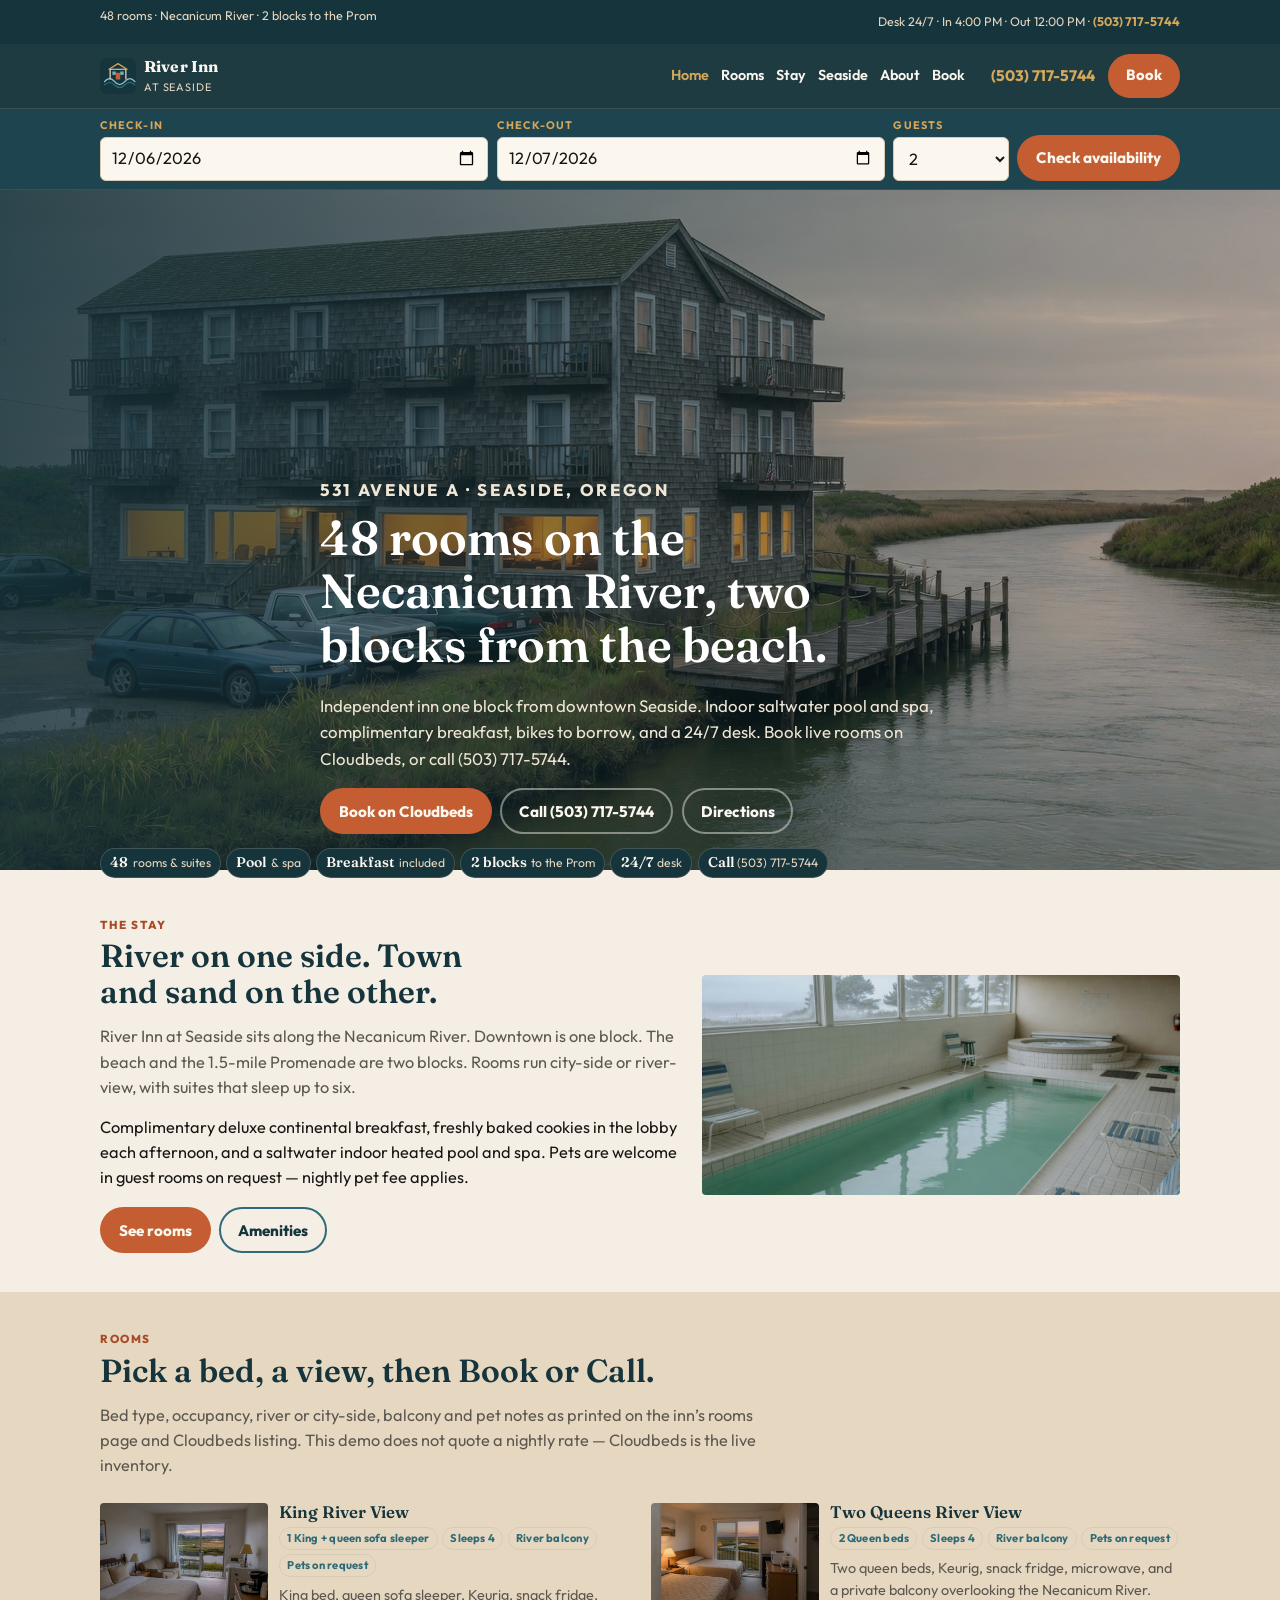
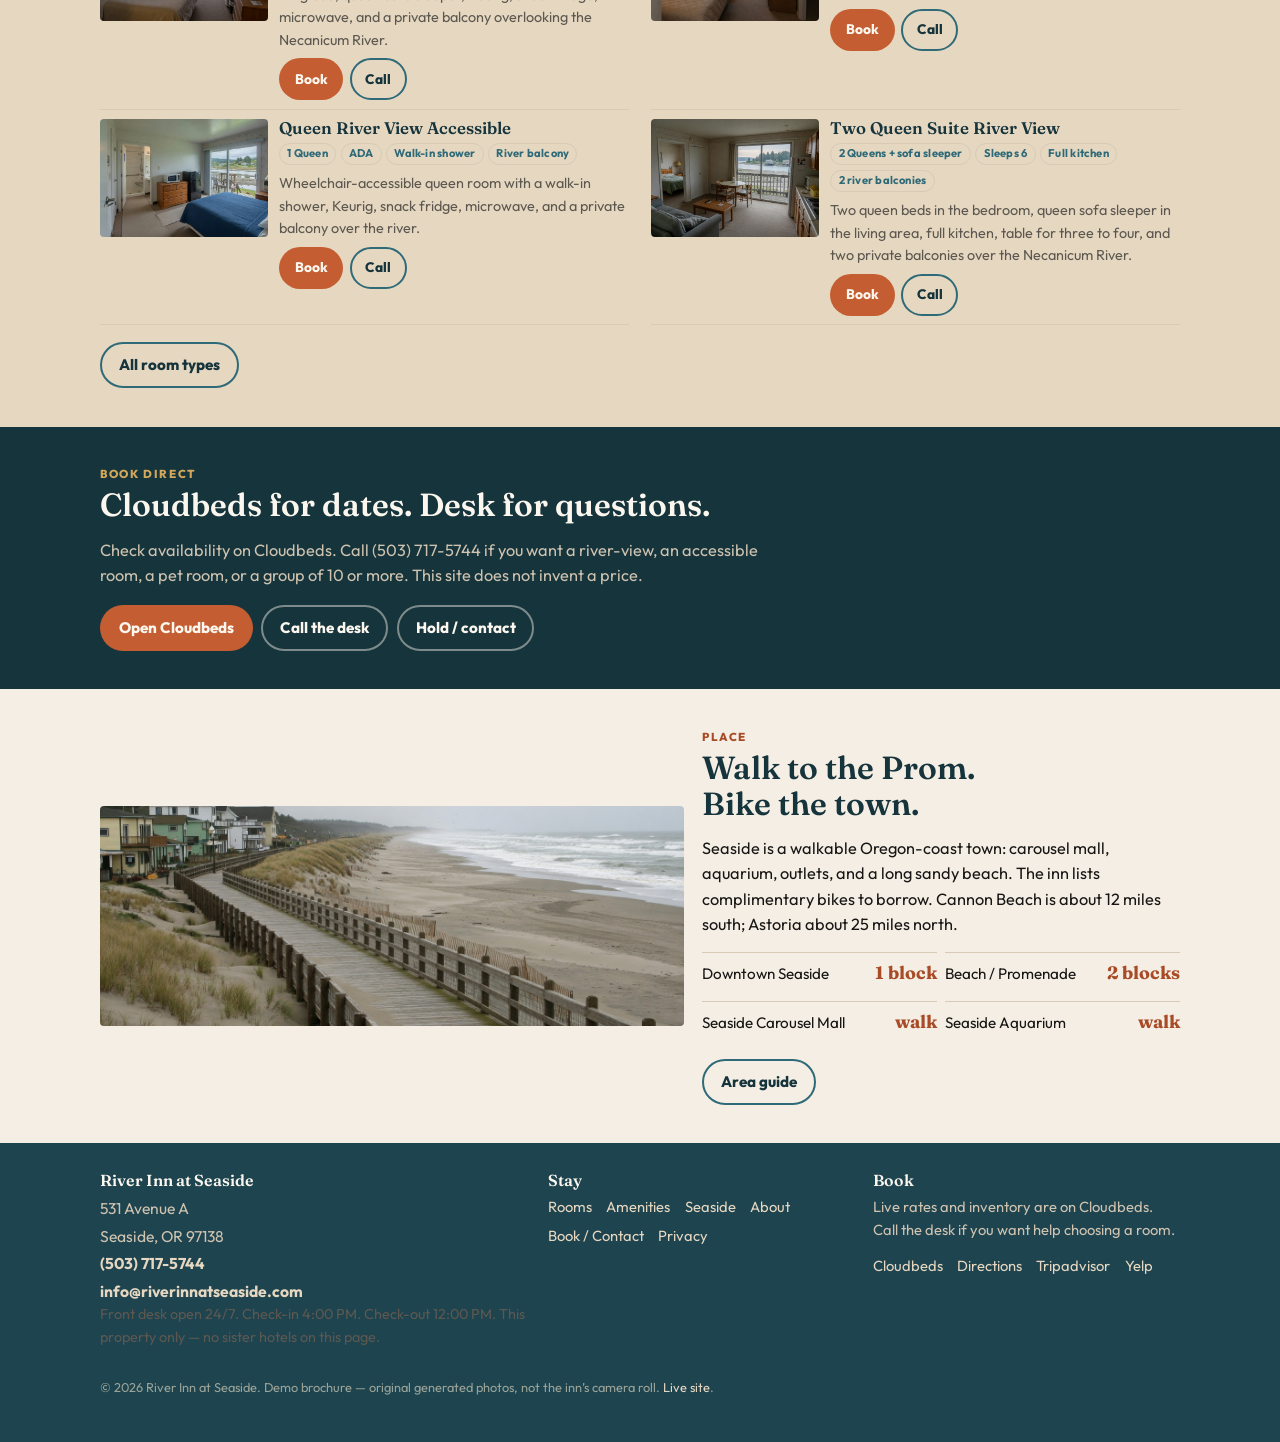
==== index.html @ f9da2890 "WSR-52 River Inn at Seaside demo (High Demo Run)" ====
<!DOCTYPE html>
<html lang="en">
<head>
  <meta charset="utf-8">
  <meta name="viewport" content="width=device-width, initial-scale=1, viewport-fit=cover">
  <title>River Inn at Seaside | Necanicum River, two blocks from the Prom</title>
  <meta name="description" content="48-room inn at 531 Avenue A, Seaside, OR. Indoor saltwater pool, complimentary breakfast, 24/7 desk. Call (503) 717-5744 or book on Cloudbeds.">
  <link rel="canonical" href="https://kestrelintegrations.github.io/river-inn-at-seaside/">
  <meta name="theme-color" content="#16343c">
  <meta property="og:title" content="River Inn at Seaside | Necanicum River, two blocks from the Prom">
  <meta property="og:description" content="48-room inn at 531 Avenue A, Seaside, OR. Indoor saltwater pool, complimentary breakfast, 24/7 desk. Call (503) 717-5744 or book on Cloudbeds.">
  <meta property="og:type" content="website">
  <meta property="og:url" content="https://kestrelintegrations.github.io/river-inn-at-seaside/">
  <meta property="og:image" content="https://kestrelintegrations.github.io/river-inn-at-seaside/assets/hero.jpg">
  <link rel="icon" href="assets/favicon.svg" type="image/svg+xml">
  <link rel="preconnect" href="https://fonts.googleapis.com">
  <link rel="preconnect" href="https://fonts.gstatic.com" crossorigin>
  <link href="https://fonts.googleapis.com/css2?family=Fraunces:opsz,wght@9..144,600;700&amp;family=Outfit:wght@400;600;700&amp;display=swap" rel="stylesheet">
  <link rel="stylesheet" href="css/styles.css">
  <script type="application/ld+json">
  {
    "@context": "https://schema.org",
    "@type": "LodgingBusiness",
    "name": "River Inn at Seaside",
    "description": "Independent 48-room inn on the Necanicum River at 531 Avenue A, Seaside, Oregon. One block from downtown, two blocks from the beach. Indoor saltwater pool and spa, complimentary breakfast, 24-hour front desk.",
    "url": "https://www.riverinnatseaside.com/",
    "telephone": "+15037175744",
    "email": "info@riverinnatseaside.com",
    "image": "https://kestrelintegrations.github.io/river-inn-at-seaside/assets/hero.jpg",
    "address": {
      "@type": "PostalAddress",
      "streetAddress": "531 Avenue A",
      "addressLocality": "Seaside",
      "addressRegion": "OR",
      "postalCode": "97138",
      "addressCountry": "US"
    },
    "geo": {
      "@type": "GeoCoordinates",
      "latitude": 45.99213791,
      "longitude": -123.92525482
    },
    "checkinTime": "16:00",
    "checkoutTime": "12:00",
    "petsAllowed": true,
    "amenityFeature": [
      {"@type": "LocationFeatureSpecification", "name": "Indoor saltwater pool and spa"},
      {"@type": "LocationFeatureSpecification", "name": "Complimentary deluxe continental breakfast"},
      {"@type": "LocationFeatureSpecification", "name": "Free Wi-Fi"},
      {"@type": "LocationFeatureSpecification", "name": "Free on-site parking"},
      {"@type": "LocationFeatureSpecification", "name": "24-hour front desk"},
      {"@type": "LocationFeatureSpecification", "name": "Ready-to-borrow bikes"},
      {"@type": "LocationFeatureSpecification", "name": "Fitness center"},
      {"@type": "LocationFeatureSpecification", "name": "Electric vehicle charging station"}
    ],
    "sameAs": [
      "https://www.tripadvisor.com/Hotel_Review-g52061-d6485212-Reviews-River_Inn_at_Seaside-Seaside_Oregon.html",
      "https://www.yelp.com/biz/river-inn-at-seaside-seaside",
      "https://instagram.com/riverinnatseaside/",
      "https://facebook.com/RiverInnatSeaside",
      "https://hotels.cloudbeds.com/reservation/pVXpz4"
    ]
  }
  </script>
</head>
<body>
  <a class="skip-link" href="#main">Skip to content</a>
  <div class="util-bar">
    <div class="wrap">
      <span>48 rooms · Necanicum River · 2 blocks to the Prom</span>
      <span>Desk 24/7 · In 4:00 PM · Out 12:00 PM · <a href="tel:+15037175744">(503) 717-5744</a></span>
    </div>
  </div>
  <header class="site-header">
    <div class="wrap header-inner">
      <a class="logo" href="index.html">
        <img src="assets/logo.svg" alt="">
        <span class="logo-text">
          <strong>River Inn</strong>
          <span>at Seaside</span>
        </span>
      </a>
      <nav id="site-nav" class="site-nav" aria-label="Primary">
        <a href="index.html" class="is-active">Home</a>
        <a href="rooms.html">Rooms</a>
        <a href="amenities.html">Stay</a>
        <a href="nearby.html">Seaside</a>
        <a href="about.html">About</a>
        <a href="book.html">Book</a>
      </nav>
      <div class="header-actions">
        <a class="tel" href="tel:+15037175744"><span>(503) 717-5744</span></a>
        <a class="btn" href="https://hotels.cloudbeds.com/reservation/pVXpz4" rel="noopener noreferrer" target="_blank">Book</a>
      </div>
      <button class="nav-toggle" type="button" aria-expanded="false" aria-controls="site-nav">Menu</button>
    </div>
  </header>
  <div class="book-bar">
    <form class="wrap" action="book.html" method="get">
      <div>
        <label for="checkin">Check-in</label>
        <input id="checkin" name="checkin" type="date" required>
      </div>
      <div>
        <label for="checkout">Check-out</label>
        <input id="checkout" name="checkout" type="date" required>
      </div>
      <div>
        <label for="guests">Guests</label>
        <select id="guests" name="guests">
          <option value="1">1</option>
          <option value="2" selected>2</option>
          <option value="3">3</option>
          <option value="4">4</option>
          <option value="5">5</option>
          <option value="6">6</option>
        </select>
      </div>
      <button class="btn" type="submit">Check availability</button>
    </form>
  </div>
  <main id="main">
    <section class="hero">
      <img class="hero-bg" src="assets/hero.jpg" alt="Dusk view of a shingled coastal inn beside a tidal river">
      <div class="hero-overlay"></div>
      <div class="wrap hero-copy">
        <p class="kicker">531 Avenue A · Seaside, Oregon</p>
        <h1>48 rooms on the Necanicum River, two blocks from the beach.</h1>
        <p>Independent inn one block from downtown Seaside. Indoor saltwater pool and spa, complimentary breakfast, bikes to borrow, and a 24/7 desk. Book live rooms on Cloudbeds, or call (503) 717-5744.</p>
        <div class="hero-actions">
          <a class="btn" href="https://hotels.cloudbeds.com/reservation/pVXpz4" rel="noopener noreferrer" target="_blank">Book on Cloudbeds</a>
          <a class="btn btn-ghost hero-call" href="tel:+15037175744">Call (503) 717-5744</a>
          <a class="btn btn-ghost" href="https://www.google.com/maps/dir/?api=1&destination=531+Avenue+A,+Seaside,+OR+97138" rel="noopener noreferrer" target="_blank">Directions</a>
        </div>
      </div>
    </section>
    <div class="wrap">
      <ul class="chips">
        <li><strong>48</strong> <span>rooms &amp; suites</span></li>
        <li><strong>Pool</strong> <span>&amp; spa</span></li>
        <li><strong>Breakfast</strong> <span>included</span></li>
        <li><strong>2 blocks</strong> <span>to the Prom</span></li>
        <li><strong>24/7</strong> <span>desk</span></li>
        <li><a href="tel:+15037175744"><strong>Call</strong> <span>(503) 717-5744</span></a></li>
      </ul>
    </div>
    <section class="section">
      <div class="wrap split">
        <div>
          <p class="eyebrow">The stay</p>
          <h2>River on one side. Town and sand on the other.</h2>
          <p class="lede">River Inn at Seaside sits along the Necanicum River. Downtown is one block. The beach and the 1.5-mile Promenade are two blocks. Rooms run city-side or river-view, with suites that sleep up to six.</p>
          <p>Complimentary deluxe continental breakfast, freshly baked cookies in the lobby each afternoon, and a saltwater indoor heated pool and spa. Pets are welcome in guest rooms on request — nightly pet fee applies.</p>
          <div class="cta-row">
            <a class="btn" href="rooms.html">See rooms</a>
            <a class="btn btn-outline" href="amenities.html">Amenities</a>
          </div>
        </div>
        <img src="assets/pool.jpg" alt="Indoor saltwater pool and spa with coastal windows">
      </div>
    </section>
    <section class="section alt">
      <div class="wrap">
        <p class="eyebrow">Rooms</p>
        <h2>Pick a bed, a view, then Book or Call.</h2>
        <p class="lede">Bed type, occupancy, river or city-side, balcony and pet notes as printed on the inn’s rooms page and Cloudbeds listing. This demo does not quote a nightly rate — Cloudbeds is the live inventory.</p>
        <div class="room-grid">
        <article class="room-card">
          <img src="assets/room-king-river.jpg" alt="King room with sofa sleeper and balcony over a tidal river">
          <div>
            <h3>King River View</h3>
            <div class="room-meta"><span class="tag">1 King + queen sofa sleeper</span><span class="tag">Sleeps 4</span><span class="tag">River balcony</span><span class="tag">Pets on request</span></div>
            <p>King bed, queen sofa sleeper, Keurig, snack fridge, microwave, and a private balcony overlooking the Necanicum River.</p>
            <div class="room-actions">
              <a class="btn" href="https://hotels.cloudbeds.com/reservation/pVXpz4?rid=461418" rel="noopener noreferrer" target="_blank">Book</a>
              <a class="btn btn-outline" href="tel:+15037175744">Call</a>
            </div>
          </div>
        </article>
        <article class="room-card">
          <img src="assets/room-queens-river.jpg" alt="Two queen beds with a river-view balcony">
          <div>
            <h3>Two Queens River View</h3>
            <div class="room-meta"><span class="tag">2 Queen beds</span><span class="tag">Sleeps 4</span><span class="tag">River balcony</span><span class="tag">Pets on request</span></div>
            <p>Two queen beds, Keurig, snack fridge, microwave, and a private balcony overlooking the Necanicum River.</p>
            <div class="room-actions">
              <a class="btn" href="https://hotels.cloudbeds.com/reservation/pVXpz4?rid=461424" rel="noopener noreferrer" target="_blank">Book</a>
              <a class="btn btn-outline" href="tel:+15037175744">Call</a>
            </div>
          </div>
        </article>
        <article class="room-card">
          <img src="assets/room-ada.jpg" alt="Accessible queen room with walk-in shower and river balcony">
          <div>
            <h3>Queen River View Accessible</h3>
            <div class="room-meta"><span class="tag">1 Queen</span><span class="tag">ADA</span><span class="tag">Walk-in shower</span><span class="tag">River balcony</span></div>
            <p>Wheelchair-accessible queen room with a walk-in shower, Keurig, snack fridge, microwave, and a private balcony over the river.</p>
            <div class="room-actions">
              <a class="btn" href="https://hotels.cloudbeds.com/reservation/pVXpz4?rid=461420" rel="noopener noreferrer" target="_blank">Book</a>
              <a class="btn btn-outline" href="tel:+15037175744">Call</a>
            </div>
          </div>
        </article>
        <article class="room-card">
          <img src="assets/suite.jpg" alt="One-bedroom suite with kitchenette, sofa sleeper, and river balcony">
          <div>
            <h3>Two Queen Suite River View</h3>
            <div class="room-meta"><span class="tag">2 Queens + sofa sleeper</span><span class="tag">Sleeps 6</span><span class="tag">Full kitchen</span><span class="tag">2 river balconies</span></div>
            <p>Two queen beds in the bedroom, queen sofa sleeper in the living area, full kitchen, table for three to four, and two private balconies over the Necanicum River.</p>
            <div class="room-actions">
              <a class="btn" href="https://hotels.cloudbeds.com/reservation/pVXpz4?rid=461428" rel="noopener noreferrer" target="_blank">Book</a>
              <a class="btn btn-outline" href="tel:+15037175744">Call</a>
            </div>
          </div>
        </article>
        </div>
        <div class="cta-row">
          <a class="btn btn-outline" href="rooms.html">All room types</a>
        </div>
      </div>
    </section>
    <section class="section dark">
      <div class="wrap">
        <p class="eyebrow">Book direct</p>
        <h2>Cloudbeds for dates. Desk for questions.</h2>
        <p class="lede">Check availability on Cloudbeds. Call (503) 717-5744 if you want a river-view, an accessible room, a pet room, or a group of 10 or more. This site does not invent a price.</p>
        <div class="cta-row">
          <a class="btn" href="https://hotels.cloudbeds.com/reservation/pVXpz4" rel="noopener noreferrer" target="_blank">Open Cloudbeds</a>
          <a class="btn btn-ghost" href="tel:+15037175744">Call the desk</a>
          <a class="btn btn-ghost" href="book.html">Hold / contact</a>
        </div>
      </div>
    </section>
    <section class="section">
      <div class="wrap split">
        <img src="assets/prom.jpg" alt="Wooden beach promenade along a wide sandy Oregon coast">
        <div>
          <p class="eyebrow">Place</p>
          <h2>Walk to the Prom. Bike the town.</h2>
          <p>Seaside is a walkable Oregon-coast town: carousel mall, aquarium, outlets, and a long sandy beach. The inn lists complimentary bikes to borrow. Cannon Beach is about 12 miles south; Astoria about 25 miles north.</p>
          <div class="miles">
            <div class="mile"><span>Downtown Seaside</span><strong>1 block</strong></div>
            <div class="mile"><span>Beach / Promenade</span><strong>2 blocks</strong></div>
            <div class="mile"><span>Seaside Carousel Mall</span><strong>walk</strong></div>
            <div class="mile"><span>Seaside Aquarium</span><strong>walk</strong></div>
          </div>
          <div class="cta-row">
            <a class="btn btn-outline" href="nearby.html">Area guide</a>
          </div>
        </div>
      </div>
    </section>
  </main>
  <footer class="site-footer">
    <div class="wrap footer-grid">
      <div>
        <h2>River Inn at Seaside</h2>
        <div class="nap">
          <span>531 Avenue A</span>
          <span>Seaside, OR 97138</span>
          <a href="tel:+15037175744">(503) 717-5744</a>
          <a href="mailto:info@riverinnatseaside.com">info@riverinnatseaside.com</a>
        </div>
        <p class="note">Front desk open 24/7. Check-in 4:00 PM. Check-out 12:00 PM. This property only — no sister hotels on this page.</p>
      </div>
      <div>
        <h2>Stay</h2>
        <div class="footer-links">
          <a href="rooms.html">Rooms</a>
          <a href="amenities.html">Amenities</a>
          <a href="nearby.html">Seaside</a>
          <a href="about.html">About</a>
          <a href="book.html">Book / Contact</a>
          <a href="privacy.html">Privacy</a>
        </div>
      </div>
      <div>
        <h2>Book</h2>
        <p>Live rates and inventory are on Cloudbeds. Call the desk if you want help choosing a room.</p>
        <div class="footer-links">
          <a href="https://hotels.cloudbeds.com/reservation/pVXpz4" rel="noopener noreferrer" target="_blank">Cloudbeds</a>
          <a href="https://www.google.com/maps/dir/?api=1&destination=531+Avenue+A,+Seaside,+OR+97138" rel="noopener noreferrer" target="_blank">Directions</a>
          <a href="https://www.tripadvisor.com/Hotel_Review-g52061-d6485212-Reviews-River_Inn_at_Seaside-Seaside_Oregon.html" rel="noopener noreferrer" target="_blank">Tripadvisor</a>
          <a href="https://www.yelp.com/biz/river-inn-at-seaside-seaside" rel="noopener noreferrer" target="_blank">Yelp</a>
        </div>
      </div>
    </div>
    <div class="wrap fine">
      <p>© <span data-year></span> River Inn at Seaside. Demo brochure — original generated photos, not the inn’s camera roll. <a href="https://www.riverinnatseaside.com/" rel="noopener noreferrer">Live site</a>.</p>
    </div>
  </footer>
  <div class="mobile-cta" aria-label="Call or book">
    <a class="ghost" href="tel:+15037175744">Call</a>
    <a href="https://hotels.cloudbeds.com/reservation/pVXpz4" rel="noopener noreferrer" target="_blank">Book</a>
  </div>
  <script src="js/main.js"></script>
</body>
</html>
---- css/styles.css ----
:root {
  --tide: #16343c;
  --tide-2: #1e4450;
  --river: #2f6a78;
  --foam: #8ec4c9;
  --sunset: #c45e32;
  --sunset-2: #a84b26;
  --honey: #d4a85a;
  --sand: #e6d7c0;
  --paper: #f4eee4;
  --cream: #fbf7ef;
  --ink: #171614;
  --muted: #5c5850;
  --line: #d7cbb6;
  --ok: #2c6b4a;
  --danger: #9b2c2c;
  --max: 1080px;
  --font: "Outfit", "Segoe UI", sans-serif;
  --display: "Fraunces", Georgia, serif;
}

*,
*::before,
*::after {
  box-sizing: border-box;
}

html {
  scroll-behavior: smooth;
  scroll-padding-top: 5.6rem;
  scroll-padding-bottom: 5.25rem;
}

body {
  margin: 0;
  font-family: var(--font);
  color: var(--ink);
  background: var(--paper);
  line-height: 1.55;
  font-size: 1.02rem;
}

img {
  max-width: 100%;
  height: auto;
  display: block;
}

a {
  color: var(--sunset-2);
}

a:hover {
  color: var(--river);
}

h1,
h2,
h3 {
  font-family: var(--display);
  line-height: 1.12;
  color: var(--tide);
  margin: 0 0 0.45em;
  font-weight: 600;
  text-wrap: balance;
}

h1 {
  font-size: clamp(1.75rem, 5vw, 3rem);
}

h2 {
  font-size: clamp(1.35rem, 3.2vw, 2rem);
}

h3 {
  font-size: 1.12rem;
}

p {
  margin: 0 0 0.9em;
}

:focus-visible {
  outline: 3px solid var(--honey);
  outline-offset: 3px;
}

.skip-link {
  position: absolute;
  left: 0.75rem;
  top: -5rem;
  background: var(--honey);
  color: var(--tide);
  padding: 0.5rem 0.85rem;
  z-index: 1000;
  font-weight: 700;
}

.skip-link:focus {
  top: 0.75rem;
}

.wrap {
  width: min(calc(100% - 1.5rem), var(--max));
  margin-inline: auto;
}

.util-bar {
  background: var(--tide);
  color: var(--sand);
  font-size: 0.78rem;
}

.util-bar .wrap {
  display: flex;
  flex-wrap: wrap;
  gap: 0.3rem 1rem;
  justify-content: space-between;
  padding: 0.36rem 0;
}

.util-bar a {
  color: var(--honey);
  font-weight: 700;
  text-decoration: none;
  min-height: 32px;
  display: inline-flex;
  align-items: center;
}

.site-header {
  position: sticky;
  top: 0;
  z-index: 50;
  background: rgba(22, 52, 60, 0.96);
  color: var(--cream);
  border-bottom: 1px solid rgba(232, 215, 188, 0.12);
  backdrop-filter: blur(12px);
}

.site-header.is-scrolled {
  box-shadow: 0 8px 22px rgba(23, 20, 17, 0.28);
}

.header-inner {
  position: relative;
  display: flex;
  align-items: center;
  gap: 0.5rem;
  min-height: 3.55rem;
}

.logo {
  display: flex;
  align-items: center;
  gap: 0.5rem;
  text-decoration: none;
  color: inherit;
  min-height: 44px;
  min-width: 0;
}

.logo img {
  width: 36px;
  height: 36px;
  flex: none;
}

.logo-text strong {
  display: block;
  font-family: var(--display);
  font-size: 0.98rem;
  letter-spacing: 0.01em;
}

.logo-text span {
  display: block;
  font-size: 0.68rem;
  color: var(--sand);
  letter-spacing: 0.08em;
  text-transform: uppercase;
}

.nav-toggle {
  min-height: 44px;
  min-width: 44px;
  border: 1px solid rgba(232, 215, 188, 0.28);
  background: transparent;
  color: var(--cream);
  font: inherit;
  font-weight: 700;
  padding: 0 0.7rem;
  border-radius: 6px;
  cursor: pointer;
}

.site-nav {
  display: none;
}

.site-nav.is-open {
  display: flex;
  flex-direction: column;
  position: absolute;
  left: 0;
  right: 0;
  top: 100%;
  background: var(--tide-2);
  padding: 0.5rem 0.75rem 0.9rem;
  gap: 0.15rem;
  border-bottom: 1px solid rgba(232, 215, 188, 0.12);
}

.site-nav a {
  color: var(--cream);
  text-decoration: none;
  min-height: 44px;
  display: flex;
  align-items: center;
  padding: 0 0.4rem;
  font-weight: 600;
}

.site-nav a.is-active,
.site-nav a:hover {
  color: var(--honey);
}

.header-actions {
  display: flex;
  align-items: center;
  gap: 0.35rem;
  margin-left: auto;
}

.header-actions a.tel {
  color: var(--honey);
  font-weight: 750;
  text-decoration: none;
  white-space: nowrap;
  min-height: 44px;
  display: inline-flex;
  align-items: center;
  padding: 0 0.45rem;
  font-size: 0.88rem;
}

.header-actions .btn {
  min-height: 40px;
  padding: 0.35rem 0.8rem;
  font-size: 0.86rem;
}

.book-bar {
  background: var(--tide-2);
  color: var(--sand);
  padding: 0.5rem 0;
  border-bottom: 1px solid rgba(232, 215, 188, 0.1);
}

.book-bar form {
  display: grid;
  grid-template-columns: 1fr 1fr;
  gap: 0.45rem 0.55rem;
  align-items: end;
}

.book-bar label {
  display: block;
  font-size: 0.68rem;
  letter-spacing: 0.1em;
  text-transform: uppercase;
  font-weight: 700;
  color: var(--honey);
  margin-bottom: 0.2rem;
}

.book-bar input,
.book-bar select,
.field input,
.field select,
.field textarea {
  width: 100%;
  min-height: 44px;
  border: 1px solid var(--line);
  border-radius: 6px;
  padding: 0.4rem 0.65rem;
  font: inherit;
  background: var(--cream);
  color: var(--ink);
}

.book-bar form > div:nth-child(3),
.book-bar .btn {
  grid-column: 1 / -1;
}

.hero-call {
  display: none;
}

.btn {
  display: inline-flex;
  align-items: center;
  justify-content: center;
  gap: 0.35rem;
  min-height: 46px;
  padding: 0.55rem 1.05rem;
  border-radius: 999px;
  text-decoration: none;
  font-weight: 750;
  border: 2px solid transparent;
  cursor: pointer;
  font-family: inherit;
  font-size: 0.95rem;
  color: var(--cream);
  background: var(--sunset);
}

.btn:hover {
  background: var(--sunset-2);
  color: var(--cream);
}

.btn-ghost {
  background: transparent;
  border-color: rgba(251, 246, 236, 0.45);
  color: var(--cream);
}

.btn-ghost:hover {
  background: var(--cream);
  color: var(--tide);
}

.btn-outline {
  background: transparent;
  border-color: var(--river);
  color: var(--tide);
}

.btn-outline:hover {
  background: var(--river);
  color: var(--cream);
}

.btn-dark {
  background: var(--tide);
}

.hero {
  position: relative;
  min-height: min(72vh, 620px);
  display: grid;
  align-items: end;
  color: white;
  overflow: hidden;
}

.hero img.hero-bg {
  position: absolute;
  inset: 0;
  width: 100%;
  height: 100%;
  object-fit: cover;
}

.hero-overlay {
  position: absolute;
  inset: 0;
  background: linear-gradient(
    105deg,
    rgba(22, 52, 60, 0.86) 0%,
    rgba(22, 52, 60, 0.42) 52%,
    rgba(22, 52, 60, 0.12) 100%
  );
}

.hero-copy {
  position: relative;
  z-index: 1;
  padding: 3.2rem 0 2.2rem;
  max-width: 40rem;
}

.kicker {
  text-transform: uppercase;
  letter-spacing: 0.16em;
  font-size: 0.74rem;
  font-weight: 750;
  color: var(--honey);
  margin-bottom: 0.45rem;
}

.hero h1 {
  color: white;
}

.hero p {
  color: #efe6d6;
  font-size: 1.05rem;
}

.hero-actions,
.cta-row {
  display: flex;
  flex-wrap: wrap;
  gap: 0.55rem;
  margin-top: 1.05rem;
}

.chips {
  display: flex;
  flex-wrap: wrap;
  gap: 0.32rem;
  margin: -1.1rem 0 0;
  padding: 0;
  list-style: none;
  position: relative;
  z-index: 2;
}

.chips li {
  display: inline-flex;
  align-items: baseline;
  gap: 0.28rem;
  background: var(--tide);
  color: var(--cream);
  border: 1px solid rgba(232, 215, 188, 0.2);
  border-radius: 999px;
  padding: 0.18rem 0.58rem;
  font-size: 0.8rem;
}

.chips strong {
  font-family: var(--display);
  font-size: 0.88rem;
  font-weight: 600;
}

.chips span {
  color: var(--sand);
  font-size: 0.76rem;
}

.chips a {
  color: inherit;
  text-decoration: none;
}

.section {
  padding: 2.4rem 0;
}

.section.tight {
  padding: 1.6rem 0;
}

.section.alt {
  background: var(--sand);
}

.section.dark {
  background: var(--tide);
  color: var(--sand);
}

.section.dark h2,
.section.dark h3 {
  color: var(--cream);
}

.eyebrow {
  color: var(--sunset-2);
  font-weight: 800;
  letter-spacing: 0.14em;
  text-transform: uppercase;
  font-size: 0.72rem;
  margin: 0 0 0.28rem;
}

.section.dark .eyebrow {
  color: var(--honey);
}

.lede {
  max-width: 42rem;
  color: var(--muted);
}

.section.dark .lede {
  color: #cfc3b0;
}

.room-grid {
  display: grid;
  gap: 0.85rem;
  margin-top: 1rem;
}

.room-card {
  display: grid;
  grid-template-columns: 108px 1fr;
  gap: 0.7rem;
  align-items: start;
  padding: 0.55rem 0;
  border-bottom: 1px solid var(--line);
  background: transparent;
}

.room-card img {
  width: 108px;
  height: 86px;
  object-fit: cover;
  border-radius: 4px;
}

.room-card h3 {
  margin: 0 0 0.12rem;
  font-size: 1.05rem;
}

.room-card p {
  margin: 0;
  font-size: 0.9rem;
  color: var(--muted);
}

.room-meta {
  display: flex;
  flex-wrap: wrap;
  gap: 0.28rem;
  margin: 0.32rem 0 0.45rem;
}

.tag {
  font-size: 0.7rem;
  font-weight: 700;
  letter-spacing: 0.02em;
  border: 1px solid var(--line);
  border-radius: 999px;
  padding: 0.1rem 0.45rem;
  color: var(--river);
  background: transparent;
}

.room-actions {
  display: flex;
  flex-wrap: wrap;
  gap: 0.4rem;
  margin-top: 0.45rem;
}

.room-actions .btn {
  min-height: 42px;
  padding: 0.35rem 0.85rem;
  font-size: 0.86rem;
}

.amenity-grid {
  display: grid;
  grid-template-columns: 1fr 1fr;
  gap: 0.35rem 0.7rem;
  padding: 0;
  margin: 0.7rem 0 0;
  list-style: none;
}

.amenity-grid li {
  display: flex;
  gap: 0.4rem;
  align-items: baseline;
  font-size: 0.95rem;
  border-bottom: 1px dotted var(--line);
  padding: 0.28rem 0;
}

.amenity-grid li::before {
  content: "";
  width: 0.4rem;
  height: 0.4rem;
  background: var(--sunset);
  border-radius: 1px;
  flex: none;
  transform: translateY(-0.08rem);
}

.feature-grid {
  display: grid;
  gap: 0.7rem;
  margin-top: 1rem;
}

.feature {
  display: grid;
  grid-template-columns: 96px 1fr;
  gap: 0.7rem;
  align-items: center;
}

.feature img {
  width: 96px;
  height: 72px;
  object-fit: cover;
  border-radius: 4px;
}

.feature h3 {
  margin: 0 0 0.15rem;
}

.feature p {
  margin: 0;
  font-size: 0.92rem;
  color: var(--muted);
}

.miles {
  display: grid;
  grid-template-columns: 1fr 1fr;
  gap: 0.45rem;
  margin: 0.9rem 0 0;
}

.mile {
  display: flex;
  justify-content: space-between;
  gap: 0.5rem;
  align-items: baseline;
  border-top: 1px solid rgba(232, 215, 188, 0.18);
  padding: 0.4rem 0;
  font-size: 0.95rem;
}

.section:not(.dark) .mile {
  border-top-color: var(--line);
}

.mile strong {
  font-family: var(--display);
  font-size: 1.12rem;
  color: var(--honey);
}

.section:not(.dark) .mile strong {
  color: var(--sunset-2);
}

.split {
  display: grid;
  gap: 1.1rem;
}

.split img {
  width: 100%;
  height: 220px;
  object-fit: cover;
  border-radius: 4px;
}

.nap {
  display: grid;
  gap: 0.2rem;
  font-size: 0.98rem;
}

.nap a {
  font-weight: 700;
  text-decoration: none;
}

.map-frame {
  width: 100%;
  height: 240px;
  min-height: 240px;
  border: 0;
  border-radius: 4px;
  background: var(--sand);
}

.page-hero {
  background: var(--tide) url("../assets/prom.jpg") center/cover;
  color: white;
  position: relative;
}

.page-hero.rooms {
  background-image: url("../assets/room-king-river.jpg");
}

.page-hero.stay {
  background-image: url("../assets/pool.jpg");
}

.page-hero.about {
  background-image: url("../assets/exterior-day.jpg");
}

.page-hero.book {
  background-image: url("../assets/lobby.jpg");
}

.page-hero::before {
  content: "";
  position: absolute;
  inset: 0;
  background: linear-gradient(90deg, rgba(22, 52, 60, 0.9), rgba(22, 52, 60, 0.45));
}

.page-hero .wrap {
  position: relative;
  padding: 2.2rem 0 1.8rem;
  max-width: 40rem;
}

.page-hero h1 {
  color: white;
}

.page-hero p {
  color: #efe6d6;
  margin: 0;
}

.form-grid {
  display: grid;
  gap: 0.7rem;
}

.field label {
  display: block;
  font-size: 0.78rem;
  font-weight: 700;
  letter-spacing: 0.04em;
  text-transform: uppercase;
  margin-bottom: 0.22rem;
}

.field textarea {
  min-height: 110px;
  resize: vertical;
}

.field-error {
  color: var(--danger);
  font-size: 0.82rem;
  min-height: 1.1em;
}

.note {
  font-size: 0.9rem;
  color: var(--muted);
}

.success {
  display: none;
  border-left: 3px solid var(--ok);
  padding: 0.6rem 0.8rem;
  background: rgba(44, 107, 74, 0.08);
}

.success.is-visible {
  display: block;
}

.form-grid.is-hidden {
  display: none;
}

.rules {
  padding: 0;
  margin: 0;
  list-style: none;
}

.rules li {
  border-bottom: 1px solid var(--line);
  padding: 0.45rem 0;
  font-size: 0.95rem;
}

.pkg {
  display: grid;
  gap: 0.15rem;
  border-bottom: 1px solid var(--line);
  padding: 0.55rem 0;
}

.pkg strong {
  font-family: var(--display);
}

.callout {
  border-left: 3px solid var(--sunset);
  padding: 0.55rem 0.8rem;
  background: rgba(196, 94, 50, 0.08);
  margin: 1rem 0;
}

.site-footer {
  background: var(--tide-2);
  color: #cfc3b0;
  padding: 1.8rem 0 6.2rem;
  font-size: 0.92rem;
}

.footer-grid {
  display: grid;
  gap: 1.1rem;
}

.site-footer h2 {
  color: var(--cream);
  font-size: 1rem;
  margin-bottom: 0.4rem;
}

.site-footer a {
  color: var(--sand);
  text-decoration: none;
}

.site-footer a:hover {
  color: var(--honey);
}

.footer-links {
  display: flex;
  flex-wrap: wrap;
  gap: 0.35rem 0.9rem;
}

.fine {
  margin-top: 1.1rem;
  font-size: 0.8rem;
  color: #9aa397;
}

.mobile-cta {
  display: grid;
  grid-template-columns: 1fr 1fr;
  position: fixed;
  left: 0;
  right: 0;
  bottom: 0;
  z-index: 60;
  background: var(--tide);
  padding: 0.45rem 0.5rem calc(0.45rem + env(safe-area-inset-bottom));
  gap: 0.4rem;
  border-top: 1px solid rgba(234, 217, 192, 0.12);
}

.mobile-cta a {
  min-height: 46px;
  display: grid;
  place-items: center;
  border-radius: 999px;
  text-decoration: none;
  font-weight: 750;
  font-size: 0.9rem;
  color: var(--cream);
  background: var(--sunset);
}

.mobile-cta a.ghost {
  background: transparent;
  border: 1px solid rgba(246, 240, 228, 0.28);
}

.ota-links {
  display: flex;
  flex-wrap: wrap;
  gap: 0.4rem 0.9rem;
  font-size: 0.9rem;
  font-weight: 700;
}

.prose {
  max-width: 42rem;
}

.prose h2 {
  margin-top: 1.4rem;
}

@media (min-width: 560px) {
  .room-card {
    grid-template-columns: 168px 1fr;
  }

  .room-card img {
    width: 168px;
    height: 118px;
  }

  .feature {
    grid-template-columns: 140px 1fr;
  }

  .feature img {
    width: 140px;
    height: 100px;
  }

  .split {
    grid-template-columns: 1.1fr 0.9fr;
    align-items: center;
  }

  .feature-grid {
    grid-template-columns: 1fr 1fr;
  }
}

@media (min-width: 820px) {
  .nav-toggle {
    display: none;
  }

  .header-inner {
    min-height: 4rem;
  }

  .site-nav {
    display: flex;
    margin-left: auto;
    gap: 0.15rem 0.75rem;
    align-items: center;
  }

  .site-nav a {
    min-height: auto;
    padding: 0.4rem 0;
    font-size: 0.9rem;
  }

  .header-actions {
    margin-left: 0.7rem;
  }

  .header-actions a.tel {
    font-size: 0.95rem;
  }

  .header-actions .btn {
    min-height: 44px;
    padding: 0.45rem 1rem;
    font-size: 0.92rem;
  }

  .book-bar form {
    grid-template-columns: 1fr 1fr 7.2rem auto;
  }

  .book-bar form > div:nth-child(3) {
    grid-column: auto;
  }

  .book-bar .btn {
    grid-column: auto;
    min-width: 10rem;
  }

  .hero-call {
    display: inline-flex;
  }

  .mobile-cta {
    display: none;
  }

  .site-footer {
    padding-bottom: 2rem;
  }

  .footer-grid {
    grid-template-columns: 1.4fr 1fr 1fr;
  }

  .amenity-grid {
    grid-template-columns: 1fr 1fr 1fr;
  }

  .chips {
    margin-top: -1.35rem;
  }

  .room-grid {
    grid-template-columns: 1fr 1fr;
    gap: 0 1.4rem;
  }
}

@media (min-width: 960px) {
  .wrap {
    width: min(calc(100% - 2rem), var(--max));
  }

  .hero {
    min-height: min(78vh, 680px);
  }
}

@media (max-width: 420px) {
  .header-actions a.tel span {
    display: none;
  }

  .header-actions a.tel::after {
    content: "Call";
  }
}

@media (max-height: 500px) and (orientation: landscape) {
  .mobile-cta {
    display: none;
  }

  .site-footer {
    padding-bottom: 1.6rem;
  }
}

body.nav-open {
  overflow: hidden;
}
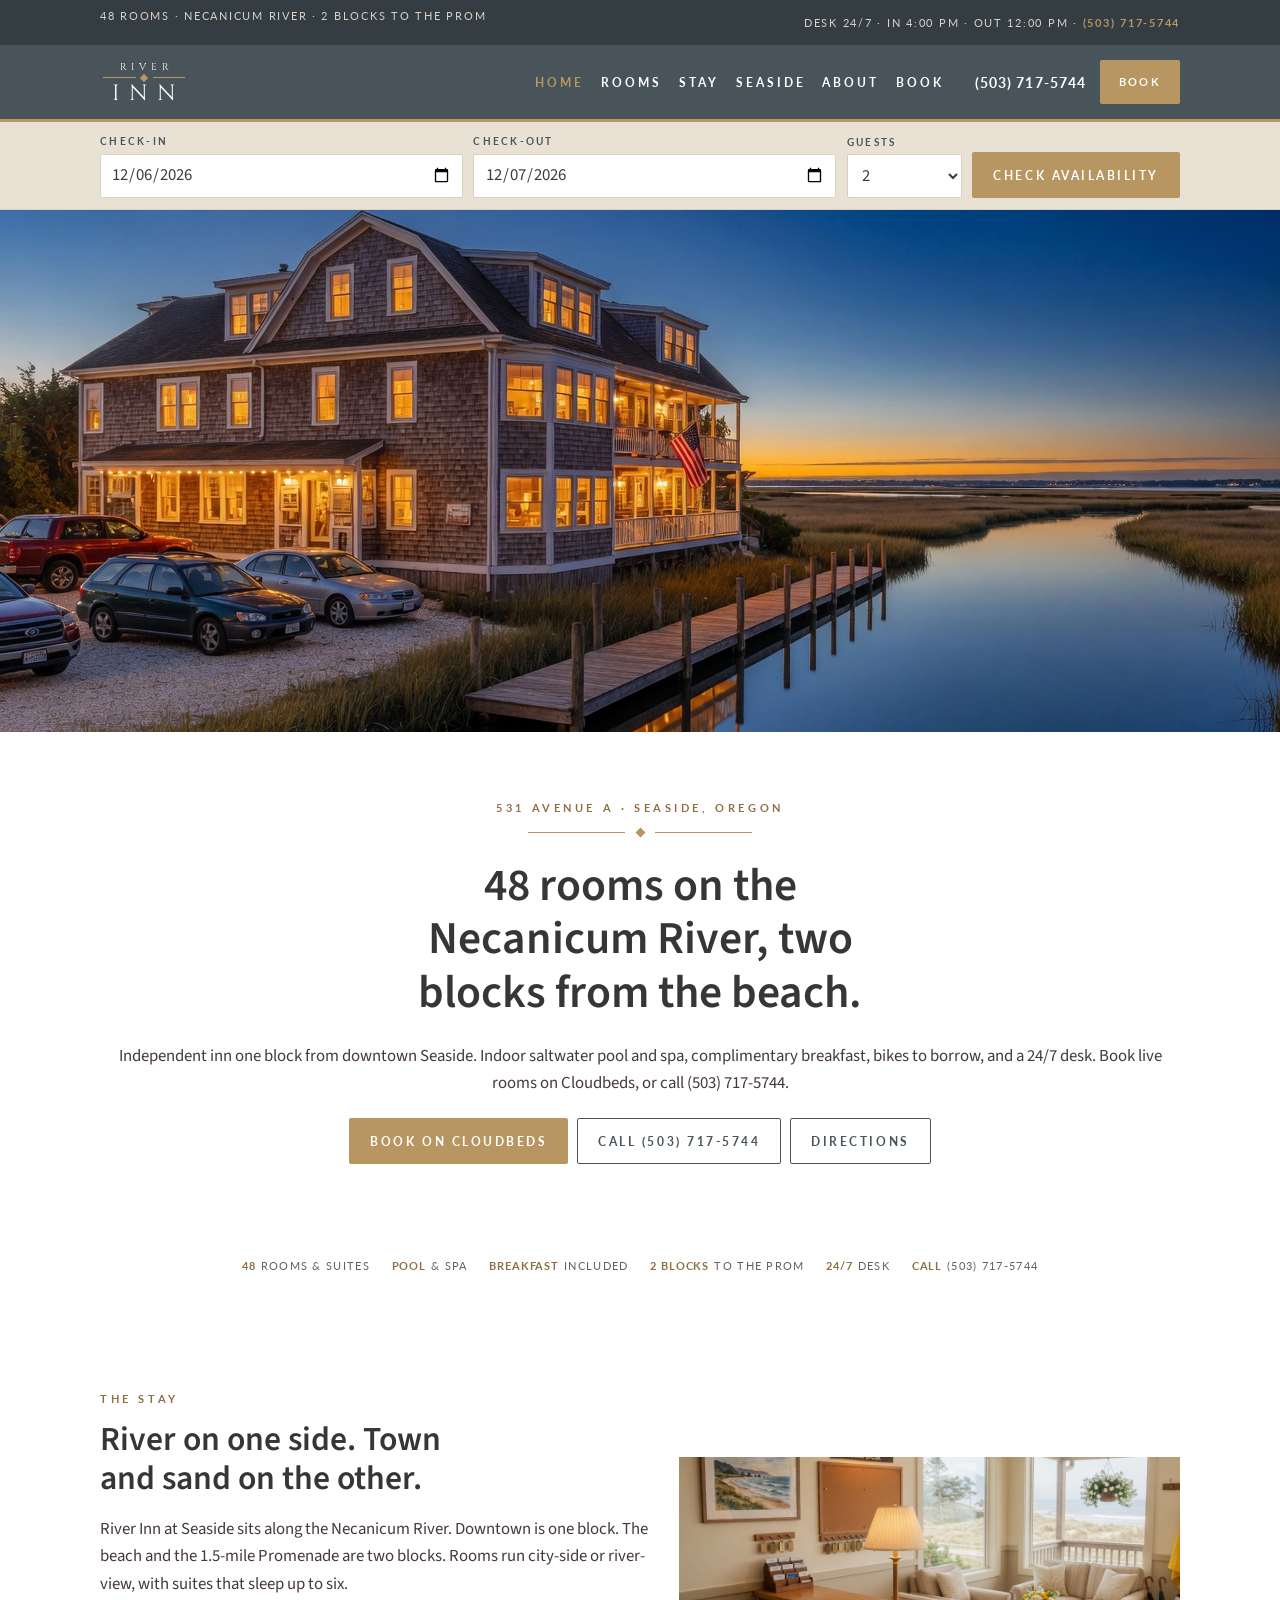
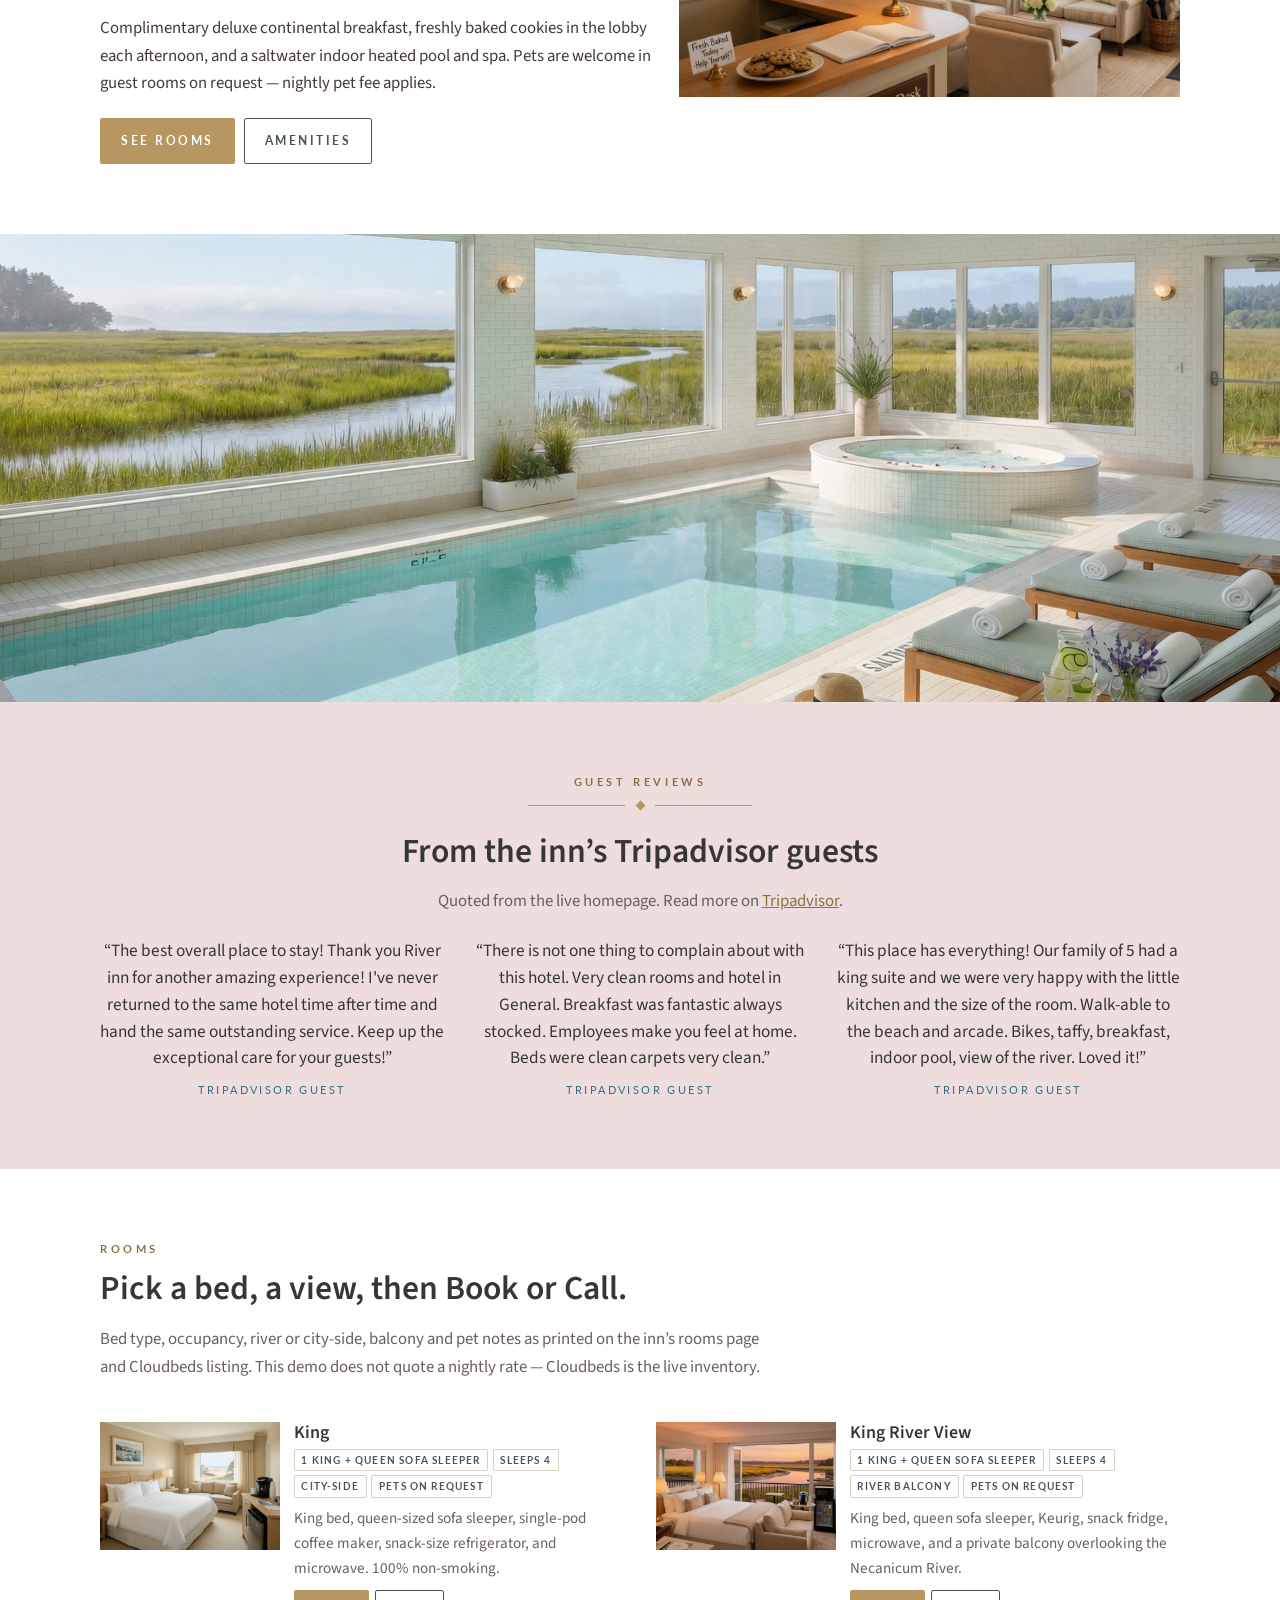
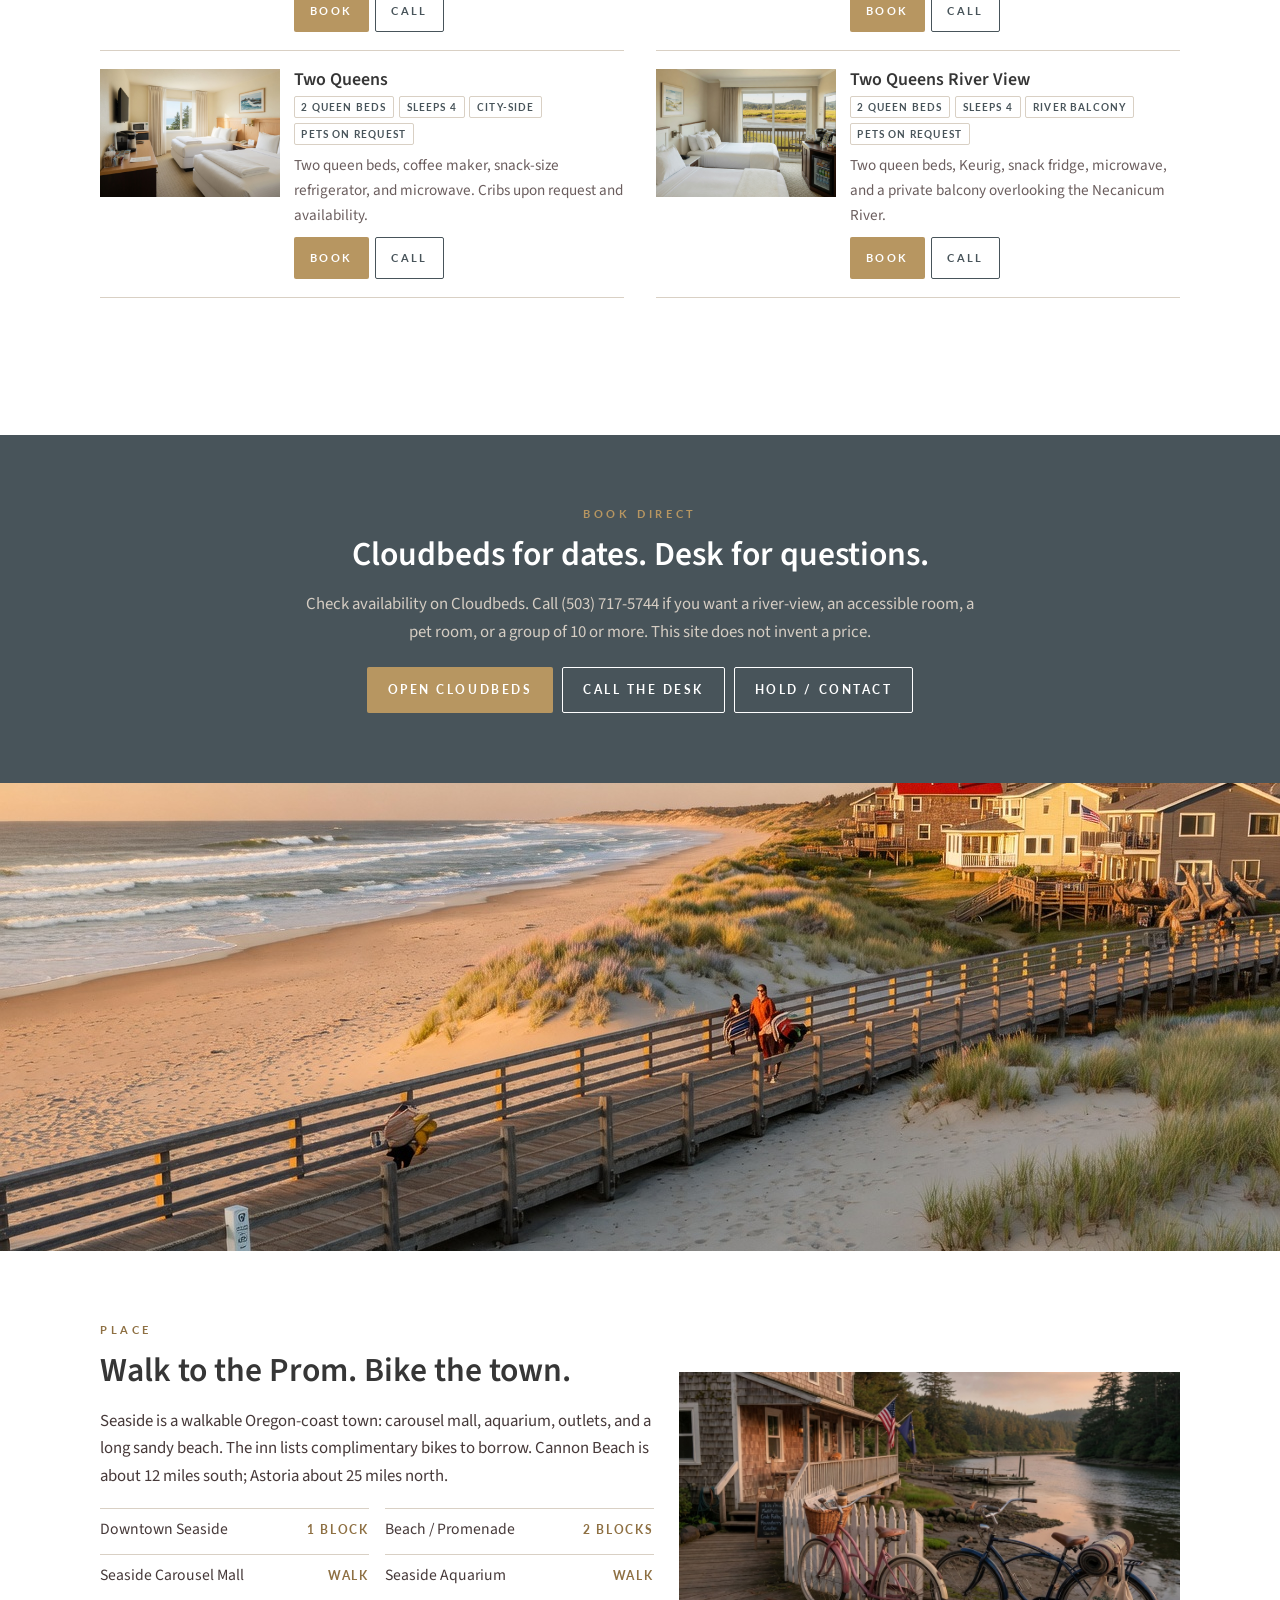
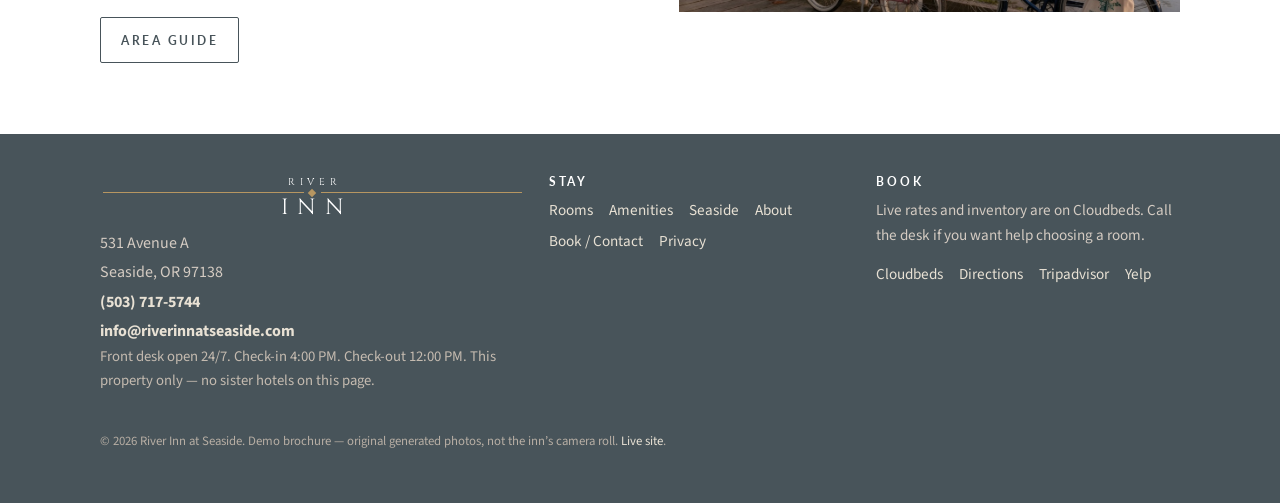
==== commit 908f7472: "WSR-52 River Inn makeover: slate/brass identity, deco type, scroll fade-ins" ====
--- a/index.html
+++ b/index.html
@@ -5,17 +5,17 @@
   <meta name="viewport" content="width=device-width, initial-scale=1, viewport-fit=cover">
   <title>River Inn at Seaside | Necanicum River, two blocks from the Prom</title>
   <meta name="description" content="48-room inn at 531 Avenue A, Seaside, OR. Indoor saltwater pool, complimentary breakfast, 24/7 desk. Call (503) 717-5744 or book on Cloudbeds.">
-  <link rel="canonical" href="https://kestrelintegrations.github.io/river-inn-at-seaside/">
-  <meta name="theme-color" content="#16343c">
+  <link rel="canonical" href="https://cjessup.github.io/river-inn-at-seaside/">
+  <meta name="theme-color" content="#48545A">
   <meta property="og:title" content="River Inn at Seaside | Necanicum River, two blocks from the Prom">
   <meta property="og:description" content="48-room inn at 531 Avenue A, Seaside, OR. Indoor saltwater pool, complimentary breakfast, 24/7 desk. Call (503) 717-5744 or book on Cloudbeds.">
   <meta property="og:type" content="website">
-  <meta property="og:url" content="https://kestrelintegrations.github.io/river-inn-at-seaside/">
-  <meta property="og:image" content="https://kestrelintegrations.github.io/river-inn-at-seaside/assets/hero.jpg">
+  <meta property="og:url" content="https://cjessup.github.io/river-inn-at-seaside/">
+  <meta property="og:image" content="https://cjessup.github.io/river-inn-at-seaside/assets/hero.jpg">
   <link rel="icon" href="assets/favicon.svg" type="image/svg+xml">
   <link rel="preconnect" href="https://fonts.googleapis.com">
   <link rel="preconnect" href="https://fonts.gstatic.com" crossorigin>
-  <link href="https://fonts.googleapis.com/css2?family=Fraunces:opsz,wght@9..144,600;700&amp;family=Outfit:wght@400;600;700&amp;display=swap" rel="stylesheet">
+  <link href="https://fonts.googleapis.com/css2?family=Cinzel:wght@400;600&amp;family=Lato:wght@400;700&amp;family=Source+Sans+3:ital,wght@0,400;0,600;0,700;1,400&amp;display=swap" rel="stylesheet">
   <link rel="stylesheet" href="css/styles.css">
   <script type="application/ld+json">
   {
@@ -26,7 +26,7 @@
     "url": "https://www.riverinnatseaside.com/",
     "telephone": "+15037175744",
     "email": "info@riverinnatseaside.com",
-    "image": "https://kestrelintegrations.github.io/river-inn-at-seaside/assets/hero.jpg",
+    "image": "https://cjessup.github.io/river-inn-at-seaside/assets/hero.jpg",
     "address": {
       "@type": "PostalAddress",
       "streetAddress": "531 Avenue A",
@@ -73,11 +73,11 @@
   </div>
   <header class="site-header">
     <div class="wrap header-inner">
-      <a class="logo" href="index.html">
-        <img src="assets/logo.svg" alt="">
-        <span class="logo-text">
-          <strong>River Inn</strong>
-          <span>at Seaside</span>
+      <a class="logo" href="index.html" aria-label="River Inn at Seaside">
+        <span class="wordmark">
+          <span class="wm-river">River</span>
+          <span class="wm-rule" aria-hidden="true"><i></i></span>
+          <span class="wm-inn">Inn</span>
         </span>
       </a>
       <nav id="site-nav" class="site-nav" aria-label="Primary">
@@ -120,52 +120,93 @@
     </form>
   </div>
   <main id="main">
-    <section class="hero">
-      <img class="hero-bg" src="assets/hero.jpg" alt="Dusk view of a shingled coastal inn beside a tidal river">
-      <div class="hero-overlay"></div>
-      <div class="wrap hero-copy">
-        <p class="kicker">531 Avenue A · Seaside, Oregon</p>
-        <h1>48 rooms on the Necanicum River, two blocks from the beach.</h1>
-        <p>Independent inn one block from downtown Seaside. Indoor saltwater pool and spa, complimentary breakfast, bikes to borrow, and a 24/7 desk. Book live rooms on Cloudbeds, or call (503) 717-5744.</p>
-        <div class="hero-actions">
-          <a class="btn" href="https://hotels.cloudbeds.com/reservation/pVXpz4" rel="noopener noreferrer" target="_blank">Book on Cloudbeds</a>
-          <a class="btn btn-ghost hero-call" href="tel:+15037175744">Call (503) 717-5744</a>
-          <a class="btn btn-ghost" href="https://www.google.com/maps/dir/?api=1&destination=531+Avenue+A,+Seaside,+OR+97138" rel="noopener noreferrer" target="_blank">Directions</a>
-        </div>
-      </div>
-    </section>
-    <div class="wrap">
-      <ul class="chips">
-        <li><strong>48</strong> <span>rooms &amp; suites</span></li>
-        <li><strong>Pool</strong> <span>&amp; spa</span></li>
-        <li><strong>Breakfast</strong> <span>included</span></li>
-        <li><strong>2 blocks</strong> <span>to the Prom</span></li>
-        <li><strong>24/7</strong> <span>desk</span></li>
-        <li><a href="tel:+15037175744"><strong>Call</strong> <span>(503) 717-5744</span></a></li>
-      </ul>
-    </div>
-    <section class="section">
+    <section class="hero" aria-label="Inn at blue hour">
+      <div class="hero-photo">
+        <img src="assets/hero.jpg" alt="Blue-hour view of a shingled coastal inn beside a tidal river, windows glowing gold">
+      </div>
+      <div class="hero-copy">
+        <div class="wrap">
+          <p class="eyebrow">531 Avenue A · Seaside, Oregon</p>
+          <div class="ribbon" aria-hidden="true"><i></i></div>
+          <h1>48 rooms on the Necanicum River, two blocks from the beach.</h1>
+          <p>Independent inn one block from downtown Seaside. Indoor saltwater pool and spa, complimentary breakfast, bikes to borrow, and a 24/7 desk. Book live rooms on Cloudbeds, or call (503) 717-5744.</p>
+          <div class="hero-actions">
+            <a class="btn" href="https://hotels.cloudbeds.com/reservation/pVXpz4" rel="noopener noreferrer" target="_blank">Book on Cloudbeds</a>
+            <a class="btn btn-outline hero-call" href="tel:+15037175744">Call (503) 717-5744</a>
+            <a class="btn btn-outline" href="https://www.google.com/maps/dir/?api=1&destination=531+Avenue+A,+Seaside,+OR+97138" rel="noopener noreferrer" target="_blank">Directions</a>
+          </div>
+        </div>
+      </div>
+    </section>
+    <div class="section tight white">
+      <div class="wrap">
+        <ul class="chips reveal">
+          <li><strong>48</strong> <span>rooms &amp; suites</span></li>
+          <li><strong>Pool</strong> <span>&amp; spa</span></li>
+          <li><strong>Breakfast</strong> <span>included</span></li>
+          <li><strong>2 blocks</strong> <span>to the Prom</span></li>
+          <li><strong>24/7</strong> <span>desk</span></li>
+          <li><a href="tel:+15037175744"><strong>Call</strong> <span>(503) 717-5744</span></a></li>
+        </ul>
+      </div>
+    </div>
+    <section class="section white">
       <div class="wrap split">
-        <div>
+        <div class="reveal">
           <p class="eyebrow">The stay</p>
           <h2>River on one side. Town and sand on the other.</h2>
-          <p class="lede">River Inn at Seaside sits along the Necanicum River. Downtown is one block. The beach and the 1.5-mile Promenade are two blocks. Rooms run city-side or river-view, with suites that sleep up to six.</p>
+          <p>River Inn at Seaside sits along the Necanicum River. Downtown is one block. The beach and the 1.5-mile Promenade are two blocks. Rooms run city-side or river-view, with suites that sleep up to six.</p>
           <p>Complimentary deluxe continental breakfast, freshly baked cookies in the lobby each afternoon, and a saltwater indoor heated pool and spa. Pets are welcome in guest rooms on request — nightly pet fee applies.</p>
           <div class="cta-row">
             <a class="btn" href="rooms.html">See rooms</a>
             <a class="btn btn-outline" href="amenities.html">Amenities</a>
           </div>
         </div>
-        <img src="assets/pool.jpg" alt="Indoor saltwater pool and spa with coastal windows">
-      </div>
-    </section>
-    <section class="section alt">
+        <img class="reveal" src="assets/lobby.jpg" alt="Bright inn lobby with cookies on the front desk">
+      </div>
+    </section>
+    <img class="full-bleed" src="assets/pool.jpg" alt="Indoor saltwater pool and spa with windows to the marsh">
+    <section class="section blush">
+      <div class="wrap center">
+        <p class="eyebrow reveal">Guest reviews</p>
+        <div class="ribbon reveal" aria-hidden="true"><i></i></div>
+        <h2 class="reveal">From the inn’s Tripadvisor guests</h2>
+        <p class="lede reveal">Quoted from the live homepage. Read more on <a href="https://www.tripadvisor.com/Hotel_Review-g52061-d6485212-Reviews-River_Inn_at_Seaside-Seaside_Oregon.html" rel="noopener noreferrer" target="_blank">Tripadvisor</a>.</p>
+        <div class="quotes">
+          <blockquote class="quote reveal">
+            <p>“The best overall place to stay! Thank you River inn for another amazing experience! I've never returned to the same hotel time after time and hand the same outstanding service. Keep up the exceptional care for your guests!”</p>
+            <footer><cite>Tripadvisor Guest</cite></footer>
+          </blockquote>
+          <blockquote class="quote reveal">
+            <p>“There is not one thing to complain about with this hotel. Very clean rooms and hotel in General. Breakfast was fantastic always stocked. Employees make you feel at home. Beds were clean carpets very clean.”</p>
+            <footer><cite>Tripadvisor Guest</cite></footer>
+          </blockquote>
+          <blockquote class="quote reveal">
+            <p>“This place has everything! Our family of 5 had a king suite and we were very happy with the little kitchen and the size of the room. Walk-able to the beach and arcade. Bikes, taffy, breakfast, indoor pool, view of the river. Loved it!”</p>
+            <footer><cite>Tripadvisor Guest</cite></footer>
+          </blockquote>
+        </div>
+      </div>
+    </section>
+    <section class="section white">
       <div class="wrap">
-        <p class="eyebrow">Rooms</p>
-        <h2>Pick a bed, a view, then Book or Call.</h2>
-        <p class="lede">Bed type, occupancy, river or city-side, balcony and pet notes as printed on the inn’s rooms page and Cloudbeds listing. This demo does not quote a nightly rate — Cloudbeds is the live inventory.</p>
+        <p class="eyebrow reveal">Rooms</p>
+        <h2 class="reveal">Pick a bed, a view, then Book or Call.</h2>
+        <p class="lede reveal">Bed type, occupancy, river or city-side, balcony and pet notes as printed on the inn’s rooms page and Cloudbeds listing. This demo does not quote a nightly rate — Cloudbeds is the live inventory.</p>
         <div class="room-grid">
-        <article class="room-card">
+        <article class="room-card reveal">
+          <img src="assets/room-king.jpg" alt="King guest room with sofa sleeper, microwave, and mini fridge">
+          <div>
+            <h3>King</h3>
+            <div class="room-meta"><span class="tag">1 King + queen sofa sleeper</span><span class="tag">Sleeps 4</span><span class="tag">City-side</span><span class="tag">Pets on request</span></div>
+            <p>King bed, queen-sized sofa sleeper, single-pod coffee maker, snack-size refrigerator, and microwave. 100% non-smoking.</p>
+            <div class="room-actions">
+              <a class="btn" href="https://hotels.cloudbeds.com/reservation/pVXpz4?rid=461415" rel="noopener noreferrer" target="_blank">Book</a>
+              <a class="btn btn-outline" href="tel:+15037175744">Call</a>
+            </div>
+          </div>
+        </article>
+        <article class="room-card reveal">
           <img src="assets/room-king-river.jpg" alt="King room with sofa sleeper and balcony over a tidal river">
           <div>
             <h3>King River View</h3>
@@ -177,7 +218,19 @@
             </div>
           </div>
         </article>
-        <article class="room-card">
+        <article class="room-card reveal">
+          <img src="assets/room-queens.jpg" alt="Guest room with two queen beds">
+          <div>
+            <h3>Two Queens</h3>
+            <div class="room-meta"><span class="tag">2 Queen beds</span><span class="tag">Sleeps 4</span><span class="tag">City-side</span><span class="tag">Pets on request</span></div>
+            <p>Two queen beds, coffee maker, snack-size refrigerator, and microwave. Cribs upon request and availability.</p>
+            <div class="room-actions">
+              <a class="btn" href="https://hotels.cloudbeds.com/reservation/pVXpz4?rid=461422" rel="noopener noreferrer" target="_blank">Book</a>
+              <a class="btn btn-outline" href="tel:+15037175744">Call</a>
+            </div>
+          </div>
+        </article>
+        <article class="room-card reveal">
           <img src="assets/room-queens-river.jpg" alt="Two queen beds with a river-view balcony">
           <div>
             <h3>Two Queens River View</h3>
@@ -189,52 +242,28 @@
             </div>
           </div>
         </article>
-        <article class="room-card">
-          <img src="assets/room-ada.jpg" alt="Accessible queen room with walk-in shower and river balcony">
-          <div>
-            <h3>Queen River View Accessible</h3>
-            <div class="room-meta"><span class="tag">1 Queen</span><span class="tag">ADA</span><span class="tag">Walk-in shower</span><span class="tag">River balcony</span></div>
-            <p>Wheelchair-accessible queen room with a walk-in shower, Keurig, snack fridge, microwave, and a private balcony over the river.</p>
-            <div class="room-actions">
-              <a class="btn" href="https://hotels.cloudbeds.com/reservation/pVXpz4?rid=461420" rel="noopener noreferrer" target="_blank">Book</a>
-              <a class="btn btn-outline" href="tel:+15037175744">Call</a>
-            </div>
-          </div>
-        </article>
-        <article class="room-card">
-          <img src="assets/suite.jpg" alt="One-bedroom suite with kitchenette, sofa sleeper, and river balcony">
-          <div>
-            <h3>Two Queen Suite River View</h3>
-            <div class="room-meta"><span class="tag">2 Queens + sofa sleeper</span><span class="tag">Sleeps 6</span><span class="tag">Full kitchen</span><span class="tag">2 river balconies</span></div>
-            <p>Two queen beds in the bedroom, queen sofa sleeper in the living area, full kitchen, table for three to four, and two private balconies over the Necanicum River.</p>
-            <div class="room-actions">
-              <a class="btn" href="https://hotels.cloudbeds.com/reservation/pVXpz4?rid=461428" rel="noopener noreferrer" target="_blank">Book</a>
-              <a class="btn btn-outline" href="tel:+15037175744">Call</a>
-            </div>
-          </div>
-        </article>
-        </div>
-        <div class="cta-row">
+        </div>
+        <div class="cta-row reveal">
           <a class="btn btn-outline" href="rooms.html">All room types</a>
         </div>
       </div>
     </section>
-    <section class="section dark">
-      <div class="wrap">
+    <section class="section slate">
+      <div class="wrap center reveal">
         <p class="eyebrow">Book direct</p>
         <h2>Cloudbeds for dates. Desk for questions.</h2>
         <p class="lede">Check availability on Cloudbeds. Call (503) 717-5744 if you want a river-view, an accessible room, a pet room, or a group of 10 or more. This site does not invent a price.</p>
         <div class="cta-row">
           <a class="btn" href="https://hotels.cloudbeds.com/reservation/pVXpz4" rel="noopener noreferrer" target="_blank">Open Cloudbeds</a>
-          <a class="btn btn-ghost" href="tel:+15037175744">Call the desk</a>
-          <a class="btn btn-ghost" href="book.html">Hold / contact</a>
-        </div>
-      </div>
-    </section>
-    <section class="section">
+          <a class="btn btn-outline" href="tel:+15037175744">Call the desk</a>
+          <a class="btn btn-outline" href="book.html">Hold / contact</a>
+        </div>
+      </div>
+    </section>
+    <img class="full-bleed" src="assets/prom.jpg" alt="Wooden beach promenade along a wide sandy Oregon coast at late afternoon">
+    <section class="section white">
       <div class="wrap split">
-        <img src="assets/prom.jpg" alt="Wooden beach promenade along a wide sandy Oregon coast">
-        <div>
+        <div class="reveal">
           <p class="eyebrow">Place</p>
           <h2>Walk to the Prom. Bike the town.</h2>
           <p>Seaside is a walkable Oregon-coast town: carousel mall, aquarium, outlets, and a long sandy beach. The inn lists complimentary bikes to borrow. Cannon Beach is about 12 miles south; Astoria about 25 miles north.</p>
@@ -248,13 +277,18 @@
             <a class="btn btn-outline" href="nearby.html">Area guide</a>
           </div>
         </div>
+        <img class="reveal" src="assets/bikes.jpg" alt="Cruiser bikes parked beside a river inn at warm evening light">
       </div>
     </section>
   </main>
   <footer class="site-footer">
     <div class="wrap footer-grid">
       <div>
-        <h2>River Inn at Seaside</h2>
+        <div class="wordmark footer-wordmark" aria-hidden="true">
+          <span class="wm-river">River</span>
+          <span class="wm-rule"><i></i></span>
+          <span class="wm-inn">Inn</span>
+        </div>
         <div class="nap">
           <span>531 Avenue A</span>
           <span>Seaside, OR 97138</span>
--- a/css/styles.css
+++ b/css/styles.css
@@ -1,22 +1,25 @@
 :root {
-  --tide: #16343c;
-  --tide-2: #1e4450;
-  --river: #2f6a78;
-  --foam: #8ec4c9;
-  --sunset: #c45e32;
-  --sunset-2: #a84b26;
-  --honey: #d4a85a;
-  --sand: #e6d7c0;
-  --paper: #f4eee4;
-  --cream: #fbf7ef;
-  --ink: #171614;
-  --muted: #5c5850;
-  --line: #d7cbb6;
-  --ok: #2c6b4a;
-  --danger: #9b2c2c;
+  --slate: #48545a;
+  --slate-2: #3d484e;
+  --slate-deep: #343d42;
+  --brass: #b79661;
+  --brass-hover: #a5854f;
+  --brass-deep: #8e7043;
+  --blush: #eddddd;
+  --sand: #e8e1d4;
+  --text: #463939;
+  --heading: #363636;
+  --page: #f7f7f7;
+  --white: #ffffff;
+  --muted: #6b5e5e;
+  --line: #d9d0c4;
+  --ok: #3d6b4f;
+  --danger: #8b3a3a;
+  --ta: #3b6f84;
   --max: 1080px;
-  --font: "Outfit", "Segoe UI", sans-serif;
-  --display: "Fraunces", Georgia, serif;
+  --font: "Source Sans 3", "Source Sans Pro", "Segoe UI", sans-serif;
+  --caps: "Lato", "Source Sans 3", sans-serif;
+  --deco: "Cinzel", "Palatino Linotype", Palatino, Georgia, serif;
 }
 
 *,
@@ -27,17 +30,23 @@
 
 html {
   scroll-behavior: smooth;
-  scroll-padding-top: 5.6rem;
+  scroll-padding-top: 5.4rem;
   scroll-padding-bottom: 5.25rem;
+}
+
+@media (prefers-reduced-motion: reduce) {
+  html {
+    scroll-behavior: auto;
+  }
 }
 
 body {
   margin: 0;
   font-family: var(--font);
-  color: var(--ink);
-  background: var(--paper);
-  line-height: 1.55;
-  font-size: 1.02rem;
+  color: var(--text);
+  background: var(--page);
+  line-height: 1.65;
+  font-size: 1.05rem;
 }
 
 img {
@@ -47,42 +56,43 @@
 }
 
 a {
-  color: var(--sunset-2);
+  color: var(--brass-deep);
 }
 
 a:hover {
-  color: var(--river);
+  color: var(--slate);
 }
 
 h1,
 h2,
 h3 {
-  font-family: var(--display);
-  line-height: 1.12;
-  color: var(--tide);
-  margin: 0 0 0.45em;
+  font-family: var(--font);
   font-weight: 600;
+  line-height: 1.18;
+  color: var(--heading);
+  margin: 0 0 0.5em;
   text-wrap: balance;
 }
 
 h1 {
-  font-size: clamp(1.75rem, 5vw, 3rem);
+  font-size: clamp(1.85rem, 4.6vw, 2.85rem);
+  font-weight: 600;
 }
 
 h2 {
-  font-size: clamp(1.35rem, 3.2vw, 2rem);
+  font-size: clamp(1.45rem, 3vw, 2.1rem);
 }
 
 h3 {
-  font-size: 1.12rem;
+  font-size: 1.18rem;
 }
 
 p {
-  margin: 0 0 0.9em;
+  margin: 0 0 0.95em;
 }
 
 :focus-visible {
-  outline: 3px solid var(--honey);
+  outline: 2px solid var(--brass);
   outline-offset: 3px;
 }
 
@@ -90,11 +100,16 @@
   position: absolute;
   left: 0.75rem;
   top: -5rem;
-  background: var(--honey);
-  color: var(--tide);
+  background: var(--brass);
+  color: var(--white);
   padding: 0.5rem 0.85rem;
   z-index: 1000;
   font-weight: 700;
+  font-family: var(--caps);
+  letter-spacing: 0.12em;
+  text-transform: uppercase;
+  font-size: 0.75rem;
+  text-decoration: none;
 }
 
 .skip-link:focus {
@@ -102,26 +117,29 @@
 }
 
 .wrap {
-  width: min(calc(100% - 1.5rem), var(--max));
+  width: min(calc(100% - 1.75rem), var(--max));
   margin-inline: auto;
 }
 
 .util-bar {
-  background: var(--tide);
-  color: var(--sand);
-  font-size: 0.78rem;
+  background: var(--slate-deep);
+  color: #d8d0c6;
+  font-family: var(--caps);
+  font-size: 0.68rem;
+  letter-spacing: 0.16em;
+  text-transform: uppercase;
 }
 
 .util-bar .wrap {
   display: flex;
   flex-wrap: wrap;
-  gap: 0.3rem 1rem;
+  gap: 0.3rem 1.1rem;
   justify-content: space-between;
-  padding: 0.36rem 0;
+  padding: 0.42rem 0;
 }
 
 .util-bar a {
-  color: var(--honey);
+  color: var(--brass);
   font-weight: 700;
   text-decoration: none;
   min-height: 32px;
@@ -133,14 +151,13 @@
   position: sticky;
   top: 0;
   z-index: 50;
-  background: rgba(22, 52, 60, 0.96);
-  color: var(--cream);
-  border-bottom: 1px solid rgba(232, 215, 188, 0.12);
-  backdrop-filter: blur(12px);
+  background: var(--slate);
+  color: var(--white);
+  border-bottom: 3px solid var(--brass);
 }
 
 .site-header.is-scrolled {
-  box-shadow: 0 8px 22px rgba(23, 20, 17, 0.28);
+  box-shadow: 0 10px 24px rgba(52, 61, 66, 0.22);
 }
 
 .header-inner {
@@ -148,50 +165,87 @@
   display: flex;
   align-items: center;
   gap: 0.5rem;
-  min-height: 3.55rem;
+  min-height: 4.15rem;
 }
 
 .logo {
   display: flex;
   align-items: center;
-  gap: 0.5rem;
   text-decoration: none;
   color: inherit;
   min-height: 44px;
-  min-width: 0;
+  padding: 0.2rem 0;
 }
 
 .logo img {
-  width: 36px;
-  height: 36px;
+  height: 52px;
+  width: auto;
+}
+
+.wordmark {
+  display: flex;
+  flex-direction: column;
+  align-items: center;
+  color: var(--white);
+  line-height: 0.92;
+  padding: 0.15rem 0.2rem 0.05rem;
+}
+
+.wordmark .wm-river {
+  font-family: var(--deco);
+  font-size: 0.62rem;
+  font-weight: 400;
+  letter-spacing: 0.48em;
+  text-transform: uppercase;
+  padding-left: 0.48em;
+}
+
+.wordmark .wm-rule {
+  display: flex;
+  align-items: center;
+  gap: 0.35rem;
+  width: 100%;
+  margin: 0.18rem 0 0.12rem;
+}
+
+.wordmark .wm-rule::before,
+.wordmark .wm-rule::after {
+  content: "";
+  flex: 1;
+  height: 1px;
+  background: var(--brass);
+}
+
+.wordmark .wm-rule i {
+  width: 6px;
+  height: 6px;
+  background: var(--brass);
+  transform: rotate(45deg);
   flex: none;
 }
 
-.logo-text strong {
-  display: block;
-  font-family: var(--display);
-  font-size: 0.98rem;
-  letter-spacing: 0.01em;
-}
-
-.logo-text span {
-  display: block;
-  font-size: 0.68rem;
-  color: var(--sand);
-  letter-spacing: 0.08em;
-  text-transform: uppercase;
+.wordmark .wm-inn {
+  font-family: var(--deco);
+  font-size: 1.28rem;
+  font-weight: 400;
+  letter-spacing: 0.42em;
+  text-transform: uppercase;
+  padding-left: 0.42em;
 }
 
 .nav-toggle {
   min-height: 44px;
   min-width: 44px;
-  border: 1px solid rgba(232, 215, 188, 0.28);
+  border: 1px solid rgba(255, 255, 255, 0.28);
   background: transparent;
-  color: var(--cream);
-  font: inherit;
-  font-weight: 700;
+  color: var(--white);
+  font-family: var(--caps);
+  font-size: 0.72rem;
+  font-weight: 700;
+  letter-spacing: 0.18em;
+  text-transform: uppercase;
   padding: 0 0.7rem;
-  border-radius: 6px;
+  border-radius: 2px;
   cursor: pointer;
 }
 
@@ -206,74 +260,85 @@
   left: 0;
   right: 0;
   top: 100%;
-  background: var(--tide-2);
-  padding: 0.5rem 0.75rem 0.9rem;
-  gap: 0.15rem;
-  border-bottom: 1px solid rgba(232, 215, 188, 0.12);
+  background: var(--slate-2);
+  padding: 0.55rem 0.85rem 0.95rem;
+  gap: 0.1rem;
+  border-bottom: 3px solid var(--brass);
 }
 
 .site-nav a {
-  color: var(--cream);
+  color: var(--white);
   text-decoration: none;
   min-height: 44px;
   display: flex;
   align-items: center;
-  padding: 0 0.4rem;
-  font-weight: 600;
+  padding: 0 0.35rem;
+  font-family: var(--caps);
+  font-size: 0.78rem;
+  font-weight: 700;
+  letter-spacing: 0.22em;
+  text-transform: uppercase;
 }
 
 .site-nav a.is-active,
 .site-nav a:hover {
-  color: var(--honey);
+  color: var(--brass);
 }
 
 .header-actions {
   display: flex;
   align-items: center;
-  gap: 0.35rem;
+  gap: 0.45rem;
   margin-left: auto;
 }
 
 .header-actions a.tel {
-  color: var(--honey);
-  font-weight: 750;
+  color: var(--white);
+  font-family: var(--caps);
+  font-weight: 700;
+  letter-spacing: 0.08em;
   text-decoration: none;
   white-space: nowrap;
   min-height: 44px;
   display: inline-flex;
   align-items: center;
-  padding: 0 0.45rem;
-  font-size: 0.88rem;
+  padding: 0 0.4rem;
+  font-size: 0.84rem;
+}
+
+.header-actions a.tel:hover {
+  color: var(--brass);
 }
 
 .header-actions .btn {
   min-height: 40px;
-  padding: 0.35rem 0.8rem;
-  font-size: 0.86rem;
+  padding: 0.4rem 0.95rem;
+  font-size: 0.7rem;
 }
 
 .book-bar {
-  background: var(--tide-2);
-  color: var(--sand);
-  padding: 0.5rem 0;
-  border-bottom: 1px solid rgba(232, 215, 188, 0.1);
+  background: var(--sand);
+  color: var(--text);
+  padding: 0.7rem 0;
+  border-bottom: 1px solid var(--line);
 }
 
 .book-bar form {
   display: grid;
   grid-template-columns: 1fr 1fr;
-  gap: 0.45rem 0.55rem;
+  gap: 0.5rem 0.65rem;
   align-items: end;
 }
 
 .book-bar label {
   display: block;
-  font-size: 0.68rem;
-  letter-spacing: 0.1em;
-  text-transform: uppercase;
-  font-weight: 700;
-  color: var(--honey);
-  margin-bottom: 0.2rem;
+  font-family: var(--caps);
+  font-size: 0.64rem;
+  letter-spacing: 0.22em;
+  text-transform: uppercase;
+  font-weight: 700;
+  color: var(--slate);
+  margin-bottom: 0.22rem;
 }
 
 .book-bar input,
@@ -284,11 +349,11 @@
   width: 100%;
   min-height: 44px;
   border: 1px solid var(--line);
-  border-radius: 6px;
+  border-radius: 2px;
   padding: 0.4rem 0.65rem;
   font: inherit;
-  background: var(--cream);
-  color: var(--ink);
+  background: var(--white);
+  color: var(--text);
 }
 
 .book-bar form > div:nth-child(3),
@@ -306,100 +371,90 @@
   justify-content: center;
   gap: 0.35rem;
   min-height: 46px;
-  padding: 0.55rem 1.05rem;
-  border-radius: 999px;
+  padding: 0.6rem 1.25rem;
+  border-radius: 2px;
   text-decoration: none;
-  font-weight: 750;
-  border: 2px solid transparent;
+  font-family: var(--caps);
+  font-weight: 700;
+  font-size: 0.72rem;
+  letter-spacing: 0.22em;
+  text-transform: uppercase;
+  border: 1px solid transparent;
   cursor: pointer;
-  font-family: inherit;
-  font-size: 0.95rem;
-  color: var(--cream);
-  background: var(--sunset);
+  color: var(--white);
+  background: var(--brass);
 }
 
 .btn:hover {
-  background: var(--sunset-2);
-  color: var(--cream);
-}
-
-.btn-ghost {
-  background: transparent;
-  border-color: rgba(251, 246, 236, 0.45);
-  color: var(--cream);
-}
-
-.btn-ghost:hover {
-  background: var(--cream);
-  color: var(--tide);
-}
-
+  background: var(--brass-hover);
+  color: var(--white);
+}
+
+.btn-ghost,
 .btn-outline {
   background: transparent;
-  border-color: var(--river);
-  color: var(--tide);
-}
-
+  border-color: var(--slate);
+  color: var(--slate);
+}
+
+.btn-ghost:hover,
 .btn-outline:hover {
-  background: var(--river);
-  color: var(--cream);
+  background: var(--slate);
+  color: var(--white);
 }
 
 .btn-dark {
-  background: var(--tide);
-}
-
-.hero {
+  background: var(--slate);
+  border-color: var(--slate);
+}
+
+.btn-dark:hover {
+  background: var(--slate-deep);
+}
+
+.hero-photo {
   position: relative;
-  min-height: min(72vh, 620px);
-  display: grid;
-  align-items: end;
-  color: white;
+  height: min(46vh, 420px);
   overflow: hidden;
-}
-
-.hero img.hero-bg {
-  position: absolute;
-  inset: 0;
+  background: var(--slate);
+}
+
+.hero-photo img {
   width: 100%;
-  height: 100%;
+  height: 118%;
   object-fit: cover;
-}
-
-.hero-overlay {
-  position: absolute;
-  inset: 0;
-  background: linear-gradient(
-    105deg,
-    rgba(22, 52, 60, 0.86) 0%,
-    rgba(22, 52, 60, 0.42) 52%,
-    rgba(22, 52, 60, 0.12) 100%
-  );
+  object-position: center 42%;
+  display: block;
+  will-change: transform;
 }
 
 .hero-copy {
-  position: relative;
-  z-index: 1;
-  padding: 3.2rem 0 2.2rem;
+  background: var(--white);
+  text-align: center;
+  padding: 3.4rem 0 2.8rem;
+}
+
+.hero-copy h1 {
+  max-width: 22ch;
+  margin-inline: auto;
+}
+
+.hero-copy .lede,
+.hero-copy > p:not(.eyebrow) {
   max-width: 40rem;
-}
-
+  margin-inline: auto;
+  color: var(--muted);
+}
+
+.eyebrow,
 .kicker {
-  text-transform: uppercase;
-  letter-spacing: 0.16em;
-  font-size: 0.74rem;
-  font-weight: 750;
-  color: var(--honey);
-  margin-bottom: 0.45rem;
-}
-
-.hero h1 {
-  color: white;
-}
-
-.hero p {
-  color: #efe6d6;
-  font-size: 1.05rem;
+  font-family: var(--caps);
+  font-weight: 700;
+  letter-spacing: 0.32em;
+  text-transform: uppercase;
+  font-size: 0.7rem;
+  color: var(--brass-deep);
+  margin: 0 0 0.7rem;
 }
 
 .hero-actions,
@@ -407,41 +462,68 @@
   display: flex;
   flex-wrap: wrap;
   gap: 0.55rem;
-  margin-top: 1.05rem;
+  margin-top: 1.25rem;
+}
+
+.hero-copy .hero-actions {
+  justify-content: center;
+}
+
+.ribbon {
+  display: flex;
+  align-items: center;
+  justify-content: center;
+  gap: 0.7rem;
+  margin: 0 auto 1.4rem;
+  max-width: 14rem;
+}
+
+.ribbon::before,
+.ribbon::after {
+  content: "";
+  flex: 1;
+  height: 1px;
+  background: var(--brass);
+}
+
+.ribbon i {
+  width: 7px;
+  height: 7px;
+  background: var(--brass);
+  transform: rotate(45deg);
+  flex: none;
 }
 
 .chips {
   display: flex;
   flex-wrap: wrap;
-  gap: 0.32rem;
-  margin: -1.1rem 0 0;
-  padding: 0;
+  justify-content: center;
+  gap: 0.45rem 1.35rem;
+  margin: 0;
+  padding: 0 0 0.4rem;
   list-style: none;
-  position: relative;
-  z-index: 2;
 }
 
 .chips li {
   display: inline-flex;
   align-items: baseline;
-  gap: 0.28rem;
-  background: var(--tide);
-  color: var(--cream);
-  border: 1px solid rgba(232, 215, 188, 0.2);
-  border-radius: 999px;
-  padding: 0.18rem 0.58rem;
-  font-size: 0.8rem;
+  gap: 0.32rem;
+  font-family: var(--caps);
+  font-size: 0.68rem;
+  letter-spacing: 0.16em;
+  text-transform: uppercase;
+  color: var(--slate);
 }
 
 .chips strong {
-  font-family: var(--display);
-  font-size: 0.88rem;
-  font-weight: 600;
+  color: var(--brass-deep);
+  font-weight: 700;
+  letter-spacing: 0.08em;
 }
 
 .chips span {
-  color: var(--sand);
-  font-size: 0.76rem;
+  color: var(--muted);
+  letter-spacing: 0.12em;
 }
 
 .chips a {
@@ -449,39 +531,56 @@
   text-decoration: none;
 }
 
+.chips a:hover {
+  color: var(--brass-deep);
+}
+
 .section {
+  padding: 3.6rem 0;
+}
+
+.section.tight {
   padding: 2.4rem 0;
-}
-
-.section.tight {
-  padding: 1.6rem 0;
 }
 
 .section.alt {
   background: var(--sand);
 }
 
-.section.dark {
-  background: var(--tide);
-  color: var(--sand);
-}
-
-.section.dark h2,
-.section.dark h3 {
-  color: var(--cream);
-}
-
-.eyebrow {
-  color: var(--sunset-2);
-  font-weight: 800;
-  letter-spacing: 0.14em;
-  text-transform: uppercase;
-  font-size: 0.72rem;
-  margin: 0 0 0.28rem;
-}
-
-.section.dark .eyebrow {
-  color: var(--honey);
+.section.blush {
+  background: var(--blush);
+}
+
+.section.white {
+  background: var(--white);
+}
+
+.section.slate {
+  background: var(--slate);
+  color: #e4ddd4;
+}
+
+.section.slate h2,
+.section.slate h3 {
+  color: var(--white);
+}
+
+.section.slate .eyebrow {
+  color: var(--brass);
+}
+
+.section.slate .lede {
+  color: #d5cdc3;
+}
+
+.section.slate .btn-outline {
+  border-color: var(--white);
+  color: var(--white);
+}
+
+.section.slate .btn-outline:hover {
+  background: var(--white);
+  color: var(--slate);
 }
 
 .lede {
@@ -489,41 +588,56 @@
   color: var(--muted);
 }
 
-.section.dark .lede {
-  color: #cfc3b0;
+.center {
+  text-align: center;
+}
+
+.center .lede {
+  margin-inline: auto;
+}
+
+.center .cta-row,
+.center-actions {
+  justify-content: center;
+}
+
+.full-bleed {
+  width: 100%;
+  max-height: min(58vh, 520px);
+  object-fit: cover;
+  height: min(52vh, 480px);
 }
 
 .room-grid {
   display: grid;
+  gap: 0;
+  margin-top: 1.4rem;
+}
+
+.room-card {
+  display: grid;
+  grid-template-columns: 112px 1fr;
   gap: 0.85rem;
-  margin-top: 1rem;
-}
-
-.room-card {
-  display: grid;
-  grid-template-columns: 108px 1fr;
-  gap: 0.7rem;
   align-items: start;
-  padding: 0.55rem 0;
+  padding: 1.15rem 0;
   border-bottom: 1px solid var(--line);
   background: transparent;
 }
 
 .room-card img {
-  width: 108px;
-  height: 86px;
+  width: 112px;
+  height: 88px;
   object-fit: cover;
-  border-radius: 4px;
 }
 
 .room-card h3 {
-  margin: 0 0 0.12rem;
-  font-size: 1.05rem;
+  margin: 0 0 0.18rem;
+  font-size: 1.12rem;
 }
 
 .room-card p {
   margin: 0;
-  font-size: 0.9rem;
+  font-size: 0.95rem;
   color: var(--muted);
 }
 
@@ -531,17 +645,19 @@
   display: flex;
   flex-wrap: wrap;
   gap: 0.28rem;
-  margin: 0.32rem 0 0.45rem;
+  margin: 0.35rem 0 0.5rem;
 }
 
 .tag {
-  font-size: 0.7rem;
-  font-weight: 700;
-  letter-spacing: 0.02em;
+  font-family: var(--caps);
+  font-size: 0.62rem;
+  font-weight: 700;
+  letter-spacing: 0.12em;
+  text-transform: uppercase;
   border: 1px solid var(--line);
-  border-radius: 999px;
-  padding: 0.1rem 0.45rem;
-  color: var(--river);
+  border-radius: 2px;
+  padding: 0.12rem 0.42rem;
+  color: var(--slate);
   background: transparent;
 }
 
@@ -549,78 +665,77 @@
   display: flex;
   flex-wrap: wrap;
   gap: 0.4rem;
-  margin-top: 0.45rem;
+  margin-top: 0.55rem;
 }
 
 .room-actions .btn {
   min-height: 42px;
-  padding: 0.35rem 0.85rem;
-  font-size: 0.86rem;
+  padding: 0.35rem 0.95rem;
+  font-size: 0.68rem;
 }
 
 .amenity-grid {
   display: grid;
   grid-template-columns: 1fr 1fr;
-  gap: 0.35rem 0.7rem;
+  gap: 0.2rem 1rem;
   padding: 0;
-  margin: 0.7rem 0 0;
+  margin: 0.9rem 0 0;
   list-style: none;
 }
 
 .amenity-grid li {
   display: flex;
-  gap: 0.4rem;
+  gap: 0.5rem;
   align-items: baseline;
-  font-size: 0.95rem;
+  font-size: 0.98rem;
   border-bottom: 1px dotted var(--line);
-  padding: 0.28rem 0;
+  padding: 0.42rem 0;
 }
 
 .amenity-grid li::before {
   content: "";
-  width: 0.4rem;
-  height: 0.4rem;
-  background: var(--sunset);
-  border-radius: 1px;
+  width: 6px;
+  height: 6px;
+  background: var(--brass);
+  transform: rotate(45deg);
   flex: none;
-  transform: translateY(-0.08rem);
+  translate: 0 -0.05rem;
 }
 
 .feature-grid {
   display: grid;
-  gap: 0.7rem;
-  margin-top: 1rem;
+  gap: 1.15rem;
+  margin-top: 1.3rem;
 }
 
 .feature {
   display: grid;
-  grid-template-columns: 96px 1fr;
-  gap: 0.7rem;
+  grid-template-columns: 104px 1fr;
+  gap: 0.85rem;
   align-items: center;
 }
 
 .feature img {
-  width: 96px;
-  height: 72px;
+  width: 104px;
+  height: 78px;
   object-fit: cover;
-  border-radius: 4px;
 }
 
 .feature h3 {
-  margin: 0 0 0.15rem;
+  margin: 0 0 0.18rem;
 }
 
 .feature p {
   margin: 0;
-  font-size: 0.92rem;
+  font-size: 0.95rem;
   color: var(--muted);
 }
 
 .miles {
   display: grid;
   grid-template-columns: 1fr 1fr;
-  gap: 0.45rem;
-  margin: 0.9rem 0 0;
+  gap: 0.2rem 1rem;
+  margin: 1.1rem 0 0;
 }
 
 .mile {
@@ -628,41 +743,64 @@
   justify-content: space-between;
   gap: 0.5rem;
   align-items: baseline;
-  border-top: 1px solid rgba(232, 215, 188, 0.18);
-  padding: 0.4rem 0;
-  font-size: 0.95rem;
-}
-
-.section:not(.dark) .mile {
-  border-top-color: var(--line);
+  border-top: 1px solid var(--line);
+  padding: 0.5rem 0;
+  font-size: 0.98rem;
 }
 
 .mile strong {
-  font-family: var(--display);
-  font-size: 1.12rem;
-  color: var(--honey);
-}
-
-.section:not(.dark) .mile strong {
-  color: var(--sunset-2);
+  font-family: var(--caps);
+  font-size: 0.78rem;
+  letter-spacing: 0.14em;
+  text-transform: uppercase;
+  color: var(--brass-deep);
 }
 
 .split {
   display: grid;
-  gap: 1.1rem;
+  gap: 1.6rem;
 }
 
 .split img {
   width: 100%;
-  height: 220px;
+  height: 240px;
   object-fit: cover;
-  border-radius: 4px;
+}
+
+.quotes {
+  display: grid;
+  gap: 1.6rem;
+  margin-top: 1.4rem;
+}
+
+.quote {
+  margin: 0;
+}
+
+.quote p {
+  font-size: 1.08rem;
+  line-height: 1.55;
+  color: var(--heading);
+  margin: 0 0 0.55rem;
+}
+
+.quote footer {
+  font-family: var(--caps);
+  font-size: 0.68rem;
+  letter-spacing: 0.22em;
+  text-transform: uppercase;
+  color: var(--ta);
+  font-style: normal;
+}
+
+.quote cite {
+  font-style: normal;
 }
 
 .nap {
   display: grid;
   gap: 0.2rem;
-  font-size: 0.98rem;
+  font-size: 1rem;
 }
 
 .nap a {
@@ -672,69 +810,46 @@
 
 .map-frame {
   width: 100%;
-  height: 240px;
-  min-height: 240px;
+  height: 260px;
+  min-height: 260px;
   border: 0;
-  border-radius: 4px;
   background: var(--sand);
 }
 
-.page-hero {
-  background: var(--tide) url("../assets/prom.jpg") center/cover;
-  color: white;
-  position: relative;
-}
-
-.page-hero.rooms {
-  background-image: url("../assets/room-king-river.jpg");
-}
-
-.page-hero.stay {
-  background-image: url("../assets/pool.jpg");
-}
-
-.page-hero.about {
-  background-image: url("../assets/exterior-day.jpg");
-}
-
-.page-hero.book {
-  background-image: url("../assets/lobby.jpg");
-}
-
-.page-hero::before {
-  content: "";
-  position: absolute;
-  inset: 0;
-  background: linear-gradient(90deg, rgba(22, 52, 60, 0.9), rgba(22, 52, 60, 0.45));
-}
-
-.page-hero .wrap {
-  position: relative;
-  padding: 2.2rem 0 1.8rem;
-  max-width: 40rem;
-}
-
-.page-hero h1 {
-  color: white;
-}
-
-.page-hero p {
-  color: #efe6d6;
-  margin: 0;
+.page-head {
+  background: var(--white);
+  text-align: center;
+  padding: 3.2rem 0 2.4rem;
+  border-bottom: 1px solid var(--line);
+}
+
+.page-head h1 {
+  max-width: 22ch;
+  margin-inline: auto;
+}
+
+.page-head .lede,
+.page-head p:not(.eyebrow) {
+  max-width: 38rem;
+  margin-inline: auto;
+  color: var(--muted);
 }
 
 .form-grid {
   display: grid;
-  gap: 0.7rem;
+  gap: 0.8rem;
+  max-width: 36rem;
 }
 
 .field label {
   display: block;
-  font-size: 0.78rem;
-  font-weight: 700;
-  letter-spacing: 0.04em;
-  text-transform: uppercase;
-  margin-bottom: 0.22rem;
+  font-family: var(--caps);
+  font-size: 0.68rem;
+  font-weight: 700;
+  letter-spacing: 0.18em;
+  text-transform: uppercase;
+  margin-bottom: 0.25rem;
+  color: var(--slate);
 }
 
 .field textarea {
@@ -749,15 +864,15 @@
 }
 
 .note {
-  font-size: 0.9rem;
+  font-size: 0.92rem;
   color: var(--muted);
 }
 
 .success {
   display: none;
   border-left: 3px solid var(--ok);
-  padding: 0.6rem 0.8rem;
-  background: rgba(44, 107, 74, 0.08);
+  padding: 0.7rem 0.9rem;
+  background: rgba(61, 107, 79, 0.08);
 }
 
 .success.is-visible {
@@ -776,44 +891,48 @@
 
 .rules li {
   border-bottom: 1px solid var(--line);
-  padding: 0.45rem 0;
-  font-size: 0.95rem;
+  padding: 0.55rem 0;
+  font-size: 0.98rem;
 }
 
 .pkg {
   display: grid;
   gap: 0.15rem;
   border-bottom: 1px solid var(--line);
-  padding: 0.55rem 0;
+  padding: 0.7rem 0;
 }
 
 .pkg strong {
-  font-family: var(--display);
+  color: var(--heading);
 }
 
 .callout {
-  border-left: 3px solid var(--sunset);
-  padding: 0.55rem 0.8rem;
-  background: rgba(196, 94, 50, 0.08);
-  margin: 1rem 0;
+  border-left: 3px solid var(--brass);
+  padding: 0.7rem 0.95rem;
+  background: rgba(183, 150, 97, 0.1);
+  margin: 1.2rem 0;
 }
 
 .site-footer {
-  background: var(--tide-2);
-  color: #cfc3b0;
-  padding: 1.8rem 0 6.2rem;
-  font-size: 0.92rem;
+  background: var(--slate);
+  color: #d4cbc2;
+  padding: 2.6rem 0 6.4rem;
+  font-size: 0.95rem;
 }
 
 .footer-grid {
   display: grid;
-  gap: 1.1rem;
+  gap: 1.5rem;
 }
 
 .site-footer h2 {
-  color: var(--cream);
-  font-size: 1rem;
-  margin-bottom: 0.4rem;
+  color: var(--white);
+  font-family: var(--caps);
+  font-size: 0.72rem;
+  letter-spacing: 0.24em;
+  text-transform: uppercase;
+  font-weight: 700;
+  margin-bottom: 0.55rem;
 }
 
 .site-footer a {
@@ -822,19 +941,27 @@
 }
 
 .site-footer a:hover {
-  color: var(--honey);
+  color: var(--brass);
+}
+
+.site-footer .note {
+  color: #c5bbb0;
 }
 
 .footer-links {
   display: flex;
   flex-wrap: wrap;
-  gap: 0.35rem 0.9rem;
+  gap: 0.4rem 1rem;
+}
+
+.footer-wordmark {
+  margin-bottom: 0.7rem;
 }
 
 .fine {
-  margin-top: 1.1rem;
+  margin-top: 1.5rem;
   font-size: 0.8rem;
-  color: #9aa397;
+  color: #b7aea4;
 }
 
 .mobile-cta {
@@ -845,34 +972,36 @@
   right: 0;
   bottom: 0;
   z-index: 60;
-  background: var(--tide);
+  background: var(--slate);
   padding: 0.45rem 0.5rem calc(0.45rem + env(safe-area-inset-bottom));
   gap: 0.4rem;
-  border-top: 1px solid rgba(234, 217, 192, 0.12);
+  border-top: 3px solid var(--brass);
 }
 
 .mobile-cta a {
   min-height: 46px;
   display: grid;
   place-items: center;
-  border-radius: 999px;
+  border-radius: 2px;
   text-decoration: none;
-  font-weight: 750;
-  font-size: 0.9rem;
-  color: var(--cream);
-  background: var(--sunset);
+  font-family: var(--caps);
+  font-weight: 700;
+  font-size: 0.82rem;
+  letter-spacing: 0.14em;
+  color: var(--white);
+  background: var(--brass);
 }
 
 .mobile-cta a.ghost {
   background: transparent;
-  border: 1px solid rgba(246, 240, 228, 0.28);
+  border: 1px solid rgba(255, 255, 255, 0.4);
 }
 
 .ota-links {
   display: flex;
   flex-wrap: wrap;
   gap: 0.4rem 0.9rem;
-  font-size: 0.9rem;
+  font-size: 0.92rem;
   font-weight: 700;
 }
 
@@ -881,35 +1010,64 @@
 }
 
 .prose h2 {
-  margin-top: 1.4rem;
+  margin-top: 1.6rem;
+}
+
+.has-motion .reveal {
+  opacity: 0;
+  transform: translateY(26px);
+}
+
+.has-motion .reveal.is-in {
+  opacity: 1;
+  transform: none;
+  transition: opacity 500ms ease, transform 500ms ease;
+}
+
+@media (prefers-reduced-motion: reduce) {
+  .has-motion .reveal,
+  .reveal {
+    opacity: 1;
+    transform: none;
+    transition: none;
+  }
+
+  .hero-photo img {
+    transform: none !important;
+  }
 }
 
 @media (min-width: 560px) {
   .room-card {
-    grid-template-columns: 168px 1fr;
+    grid-template-columns: 180px 1fr;
   }
 
   .room-card img {
-    width: 168px;
-    height: 118px;
+    width: 180px;
+    height: 128px;
   }
 
   .feature {
-    grid-template-columns: 140px 1fr;
+    grid-template-columns: 150px 1fr;
   }
 
   .feature img {
-    width: 140px;
-    height: 100px;
+    width: 150px;
+    height: 108px;
   }
 
   .split {
-    grid-template-columns: 1.1fr 0.9fr;
+    grid-template-columns: 1.05fr 0.95fr;
     align-items: center;
   }
 
   .feature-grid {
     grid-template-columns: 1fr 1fr;
+  }
+
+  .quotes {
+    grid-template-columns: 1fr 1fr 1fr;
+    gap: 1.5rem;
   }
 }
 
@@ -919,34 +1077,44 @@
   }
 
   .header-inner {
-    min-height: 4rem;
+    min-height: 4.6rem;
+  }
+
+  .logo img,
+  .wordmark {
+    /* keep lockup compact on desktop */
+  }
+
+  .wordmark .wm-inn {
+    font-size: 1.38rem;
   }
 
   .site-nav {
     display: flex;
     margin-left: auto;
-    gap: 0.15rem 0.75rem;
+    gap: 0.15rem 1.05rem;
     align-items: center;
   }
 
   .site-nav a {
     min-height: auto;
-    padding: 0.4rem 0;
-    font-size: 0.9rem;
+    padding: 0.45rem 0;
+    font-size: 0.72rem;
+    letter-spacing: 0.26em;
   }
 
   .header-actions {
-    margin-left: 0.7rem;
+    margin-left: 1rem;
   }
 
   .header-actions a.tel {
-    font-size: 0.95rem;
+    font-size: 0.88rem;
   }
 
   .header-actions .btn {
     min-height: 44px;
-    padding: 0.45rem 1rem;
-    font-size: 0.92rem;
+    padding: 0.45rem 1.1rem;
+    font-size: 0.7rem;
   }
 
   .book-bar form {
@@ -959,19 +1127,27 @@
 
   .book-bar .btn {
     grid-column: auto;
-    min-width: 10rem;
+    min-width: 11rem;
   }
 
   .hero-call {
     display: inline-flex;
   }
 
+  .hero-photo {
+    height: min(58vh, 560px);
+  }
+
+  .hero-copy {
+    padding: 4.2rem 0 3.4rem;
+  }
+
   .mobile-cta {
     display: none;
   }
 
   .site-footer {
-    padding-bottom: 2rem;
+    padding-bottom: 2.4rem;
   }
 
   .footer-grid {
@@ -982,23 +1158,19 @@
     grid-template-columns: 1fr 1fr 1fr;
   }
 
-  .chips {
-    margin-top: -1.35rem;
-  }
-
   .room-grid {
     grid-template-columns: 1fr 1fr;
-    gap: 0 1.4rem;
+    gap: 0 2rem;
+  }
+
+  .section {
+    padding: 4.4rem 0;
   }
 }
 
 @media (min-width: 960px) {
   .wrap {
-    width: min(calc(100% - 2rem), var(--max));
-  }
-
-  .hero {
-    min-height: min(78vh, 680px);
+    width: min(calc(100% - 2.4rem), var(--max));
   }
 }
 
@@ -1009,6 +1181,15 @@
 
   .header-actions a.tel::after {
     content: "Call";
+    font-family: var(--caps);
+    letter-spacing: 0.16em;
+    text-transform: uppercase;
+    font-size: 0.72rem;
+    font-weight: 700;
+  }
+
+  .quotes {
+    grid-template-columns: 1fr;
   }
 }
 
@@ -1018,7 +1199,7 @@
   }
 
   .site-footer {
-    padding-bottom: 1.6rem;
+    padding-bottom: 1.8rem;
   }
 }
 
